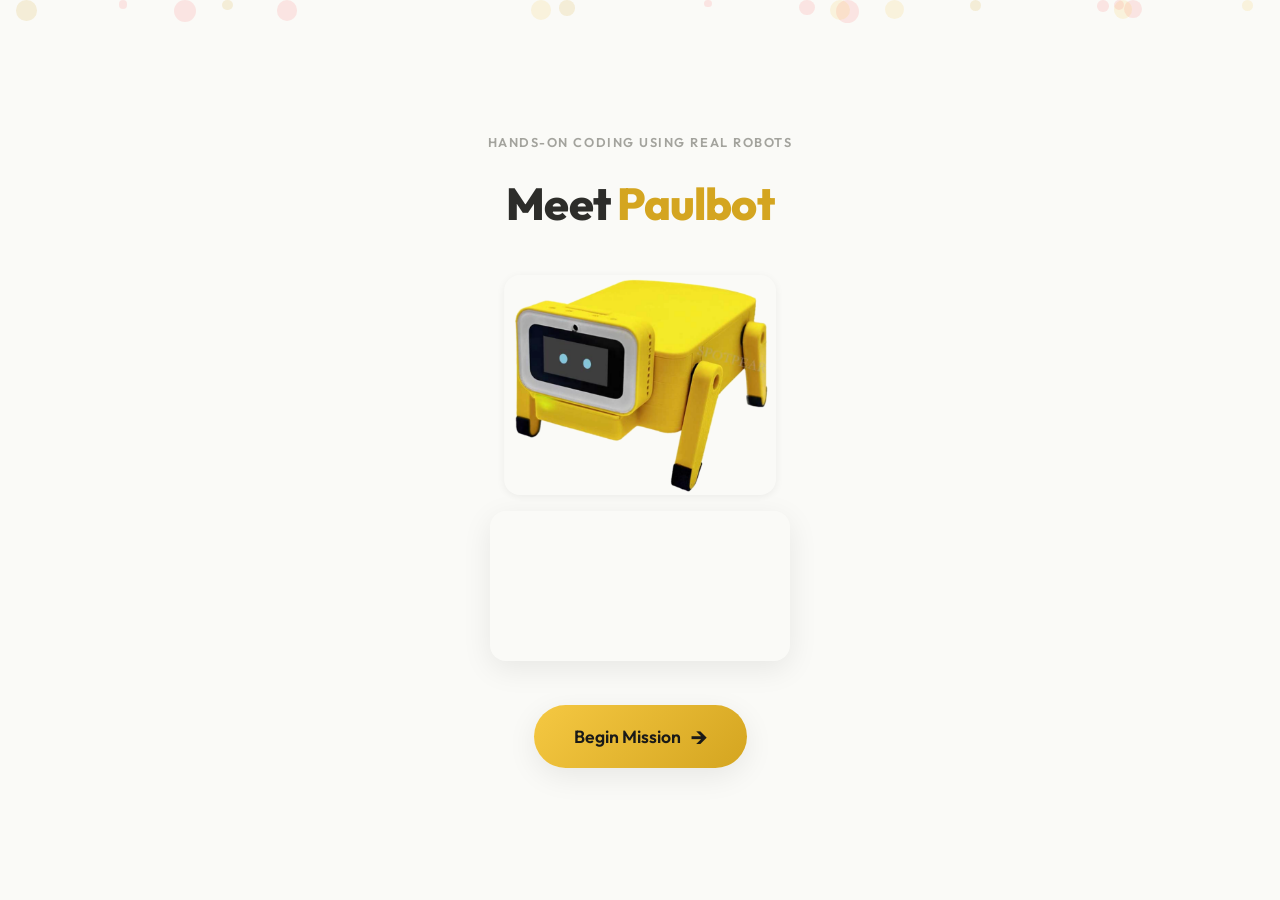
==== index.html @ e2185aff "Update lesson summaries and example names" ====
<!DOCTYPE html>
<html lang="en">

<head>
  <meta charset="UTF-8">
  <meta name="viewport" content="width=device-width, initial-scale=1.0">
  <meta name="description"
    content="Mission Control — Your robot dog adventure starts here. First Contact: wake up your robot, learn what Wi-Fi really is, and discover the STEM behind your new companion.">
  <title>Mission Control — First Contact</title>
  <link rel="stylesheet" href="styles.css">
  <link rel="icon"
    href="data:image/svg+xml,<svg xmlns='http://www.w3.org/2000/svg' viewBox='0 0 100 100'><text y='.9em' font-size='90'>🤖</text></svg>">
</head>

<body>

  <!-- Floating background particles -->
  <div class="float-dots" id="float-dots" aria-hidden="true"></div>

  <!-- Particle canvas for celebrations -->
  <canvas id="particles-canvas" aria-hidden="true"></canvas>

  <!-- ==================== SCREEN 0: INTRO ==================== -->
  <section id="screen-intro" class="screen active">
    <div class="screen-inner">
      <div class="label">Hands-on Coding using Real Robots</div>
      <h1 class="title">Meet <span class="highlight">Paulbot</span></h1>
      
      <div class="intro-media" style="margin: 20px 0; display: flex; flex-direction: column; gap: 16px; align-items: center;">
        <img src="assets/images/botpic.png" alt="Paulbot the Robot" style="max-height: 220px; border-radius: var(--radius); box-shadow: var(--shadow-sm);">
        <video id="intro-video" src="assets/images/dogbotMovie.mp4" autoplay loop muted playsinline style="max-height: 300px; max-width: 100%; border-radius: var(--radius); box-shadow: var(--shadow-md);"></video>
      </div>

      <button class="btn btn-primary btn-pulse" id="btn-skip-intro">
        Begin Mission <span class="btn-icon">→</span>
      </button>
    </div>
  </section>

  <!-- ==================== SCREEN 1: LOADING ==================== -->
  <section id="screen-loading" class="screen">
    <div class="screen-inner">
      <div class="label">Mission Control</div>

      <!-- 3D Robot -->
      <div class="robot-scene robot-assemble" id="loading-robot">
        <div class="robot-3d">
          <!-- Body (6-sided box) -->
          <div class="body-3d">
            <div class="body-face body-front">
              <div class="robot-screen-3d">
                <div class="robot-eye"></div>
                <div class="robot-eye"></div>
              </div>
            </div>
            <div class="body-face body-back"></div>
            <div class="body-face body-left"></div>
            <div class="body-face body-right"></div>
            <div class="body-face body-top"></div>
            <div class="body-face body-bottom"></div>
          </div>
          <!-- Legs -->
          <div class="legs-3d">
            <div class="leg-3d leg-front-left">
              <div class="leg-face leg-front-face">
                <div class="leg-foot"></div>
              </div>
              <div class="leg-face leg-back-face">
                <div class="leg-foot"></div>
              </div>
              <div class="leg-face leg-left-face">
                <div class="leg-foot"></div>
              </div>
              <div class="leg-face leg-right-face">
                <div class="leg-foot"></div>
              </div>
            </div>
            <div class="leg-3d leg-front-right">
              <div class="leg-face leg-front-face">
                <div class="leg-foot"></div>
              </div>
              <div class="leg-face leg-back-face">
                <div class="leg-foot"></div>
              </div>
              <div class="leg-face leg-left-face">
                <div class="leg-foot"></div>
              </div>
              <div class="leg-face leg-right-face">
                <div class="leg-foot"></div>
              </div>
            </div>
            <div class="leg-3d leg-back-left">
              <div class="leg-face leg-front-face">
                <div class="leg-foot"></div>
              </div>
              <div class="leg-face leg-back-face">
                <div class="leg-foot"></div>
              </div>
              <div class="leg-face leg-left-face">
                <div class="leg-foot"></div>
              </div>
              <div class="leg-face leg-right-face">
                <div class="leg-foot"></div>
              </div>
            </div>
            <div class="leg-3d leg-back-right">
              <div class="leg-face leg-front-face">
                <div class="leg-foot"></div>
              </div>
              <div class="leg-face leg-back-face">
                <div class="leg-foot"></div>
              </div>
              <div class="leg-face leg-left-face">
                <div class="leg-foot"></div>
              </div>
              <div class="leg-face leg-right-face">
                <div class="leg-foot"></div>
              </div>
            </div>
          </div>
          <div class="robot-shadow"></div>
        </div>
        <span class="drag-hint">drag to rotate</span>
      </div>

      <p class="subtitle" style="animation: fade-in 0.8s ease 1.6s both;">Initializing systems<span
          class="loading-dots"></span></p>

      <div class="start-btn-wrapper" id="start-btn-wrapper" style="opacity:0;">
        <button class="btn btn-primary btn-large btn-pulse" id="btn-start">
          <span class="btn-icon">🚀</span> Start Mission
        </button>
      </div>
    </div>
  </section>

  <!-- ==================== SCREEN 2: WELCOME ==================== -->
  <section id="screen-welcome" class="screen">
    <div class="screen-inner">
      <div class="status-badge">
        <span class="status-dot"></span>
        Systems Online
      </div>

      <!-- 3D Robot -->
      <div class="robot-scene" id="welcome-robot">
        <div class="robot-3d">
          <div class="body-3d">
            <div class="body-face body-front">
              <div class="robot-screen-3d">
                <div class="robot-eye"></div>
                <div class="robot-eye"></div>
              </div>
            </div>
            <div class="body-face body-back"></div>
            <div class="body-face body-left"></div>
            <div class="body-face body-right"></div>
            <div class="body-face body-top"></div>
            <div class="body-face body-bottom"></div>
          </div>
          <div class="legs-3d">
            <div class="leg-3d leg-front-left">
              <div class="leg-face leg-front-face">
                <div class="leg-foot"></div>
              </div>
              <div class="leg-face leg-back-face">
                <div class="leg-foot"></div>
              </div>
              <div class="leg-face leg-left-face">
                <div class="leg-foot"></div>
              </div>
              <div class="leg-face leg-right-face">
                <div class="leg-foot"></div>
              </div>
            </div>
            <div class="leg-3d leg-front-right">
              <div class="leg-face leg-front-face">
                <div class="leg-foot"></div>
              </div>
              <div class="leg-face leg-back-face">
                <div class="leg-foot"></div>
              </div>
              <div class="leg-face leg-left-face">
                <div class="leg-foot"></div>
              </div>
              <div class="leg-face leg-right-face">
                <div class="leg-foot"></div>
              </div>
            </div>
            <div class="leg-3d leg-back-left">
              <div class="leg-face leg-front-face">
                <div class="leg-foot"></div>
              </div>
              <div class="leg-face leg-back-face">
                <div class="leg-foot"></div>
              </div>
              <div class="leg-face leg-left-face">
                <div class="leg-foot"></div>
              </div>
              <div class="leg-face leg-right-face">
                <div class="leg-foot"></div>
              </div>
            </div>
            <div class="leg-3d leg-back-right">
              <div class="leg-face leg-front-face">
                <div class="leg-foot"></div>
              </div>
              <div class="leg-face leg-back-face">
                <div class="leg-foot"></div>
              </div>
              <div class="leg-face leg-left-face">
                <div class="leg-foot"></div>
              </div>
              <div class="leg-face leg-right-face">
                <div class="leg-foot"></div>
              </div>
            </div>
          </div>
          <div class="robot-shadow"></div>
        </div>
        <span class="drag-hint">drag to rotate</span>
      </div>

      <h1 class="title">Your robot is ready.<br><span class="highlight">Let's wake it up.</span></h1>
      <p class="subtitle">In the next few minutes, you'll connect to your robot, see it move, and give it a brand new
        face.</p>

      <button class="btn btn-primary btn-pulse" id="btn-continue-welcome">
        Continue <span class="btn-icon">→</span>
      </button>
    </div>
  </section>

  <!-- ==================== SCREEN 3: CONNECTION WIZARD ==================== -->
  <section id="screen-connect" class="screen">
    <div class="screen-inner">
      <div class="label">Connection Wizard</div>
      <h1 class="title">Let's <span class="highlight-teal">connect</span></h1>
      <p class="subtitle" id="connect-subtitle">Follow these steps to link up with your robot.</p>

      <div class="connect-wizard" id="connect-wizard" style="width: 100%; max-width: 500px; text-align: center;">
        
        <!-- Step 1: Switch ON -->
        <div class="wizard-step active" id="wizard-step-1" style="display: flex; flex-direction: column; align-items: center; gap: 16px;">
          <div class="step-icon" style="margin: 0 auto;">⚡</div>
          <h3>Step 1: Power On</h3>
          <p>Turn the switch on the neck of Paulbot to ON.</p>
          <img src="assets/images/switchindicatorDogbot.png" alt="Switch location" style="max-width:100%; border-radius:8px; box-shadow:var(--shadow-sm);">
          <button class="btn btn-teal" id="btn-wizard-next-1" style="margin-top:16px;">
            Done <span class="btn-icon">→</span>
          </button>
        </div>

        <!-- Step 2: WiFi Connect -->
        <div class="wizard-step" id="wizard-step-2" style="display: none; flex-direction: column; align-items: center; gap: 16px;">
          <div class="step-icon" style="margin: 0 auto;">🔌</div>
          <h3>Step 2: Connect to WiFi</h3>
          <p>After turning on, the bot will display an IP address: <strong>192.168.4.1</strong> and emit its own Hotspot (also called Access Point).</p>
          <p>Connect your computer to the bot's WiFi network by following these screenshots:</p>
          
          <div class="wizard-carousel" style="width: 100%; overflow-x: auto; display: flex; gap: 12px; padding-bottom: 12px; snap-type: x mandatory;">
            <img src="assets/images/wificonn.PNG" alt="WiFi Step 1" style="max-height: 250px; scroll-snap-align: center; border-radius: 6px; box-shadow: var(--shadow-sm);">
            <img src="assets/images/wifipage.PNG" alt="WiFi Step 2" style="max-height: 250px; scroll-snap-align: center; border-radius: 6px; box-shadow: var(--shadow-sm);">
            <img src="assets/images/addwifigui.PNG" alt="WiFi Step 3" style="max-height: 250px; scroll-snap-align: center; border-radius: 6px; box-shadow: var(--shadow-sm);">
            <img src="assets/images/IP_address.png" alt="WiFi Step 4" style="max-height: 250px; scroll-snap-align: center; border-radius: 6px; box-shadow: var(--shadow-sm);">
            <img src="assets/images/gui.PNG" alt="WiFi Step 5" style="max-height: 250px; scroll-snap-align: center; border-radius: 6px; box-shadow: var(--shadow-sm);">
          </div>
          <div style="font-size: 0.8rem; color: var(--gray-400);">Scroll horizontally to see all steps →</div>
          
          <button class="btn btn-teal" id="btn-wizard-next-2" style="margin-top:8px;">
            Connected! <span class="btn-icon">→</span>
          </button>
        </div>

        <!-- Step 3: Browse to local -->
        <div class="wizard-step" id="wizard-step-3" style="display: none; flex-direction: column; align-items: center; gap: 16px;">
          <div class="step-icon" style="margin: 0 auto;">🌐</div>
          <h3>Step 3: Open Control Panel</h3>
          <p>We can't automatically search for the bot, so open a new browser tab and go to:</p>
          <div class="url-box" style="background:var(--white); padding:16px 32px; border-radius:8px; font-family:monospace; font-size:1.4rem; font-weight:bold; color:var(--teal-dark); border:2px dashed var(--teal);">
            dogbot1.local
          </div>
          <p>You should be able to control the bot.</p>
          <button class="btn btn-teal" id="btn-wizard-next-3" style="margin-top:8px;">
            Done! Congrats! <span class="btn-icon">🎉</span>
          </button>
        </div>

        <!-- Step 4: Done -->
        <div class="wizard-step" id="wizard-step-4" style="display: none; flex-direction: column; align-items: center; gap: 16px;">
          <div class="step-icon" style="margin: 0 auto; background:var(--teal-light); color:var(--teal-dark);">✅</div>
          <h3>Awesome!</h3>
          <p>Your robot is fully connected and ready to go.</p>
          <button class="btn btn-primary btn-pulse" id="btn-continue-connect" style="margin-top:16px;">
            Next Step <span class="btn-icon">→</span>
          </button>
        </div>

      </div>
    </div>
  </section>

  <!-- ==================== SCREEN 4: WAVE TEST ==================== -->
  <section id="screen-wave" class="screen">
    <div class="screen-inner">
      <div class="label">First Command</div>
      <h1 class="title">Make it <span class="highlight">wave!</span></h1>
      <p class="subtitle">Press the button and watch your Paulbot say hello.</p>

      <!-- 3D Robot -->
      <div class="robot-scene" id="wave-robot">
        <div class="robot-3d">
          <div class="body-3d">
            <div class="body-face body-front">
              <div class="robot-screen-3d">
                <div class="robot-eye"></div>
                <div class="robot-eye"></div>
              </div>
            </div>
            <div class="body-face body-back"></div>
            <div class="body-face body-left"></div>
            <div class="body-face body-right"></div>
            <div class="body-face body-top"></div>
            <div class="body-face body-bottom"></div>
          </div>
          <div class="legs-3d">
            <div class="leg-3d leg-front-left">
              <div class="leg-face leg-front-face">
                <div class="leg-foot"></div>
              </div>
              <div class="leg-face leg-back-face">
                <div class="leg-foot"></div>
              </div>
              <div class="leg-face leg-left-face">
                <div class="leg-foot"></div>
              </div>
              <div class="leg-face leg-right-face">
                <div class="leg-foot"></div>
              </div>
            </div>
            <div class="leg-3d leg-front-right">
              <div class="leg-face leg-front-face">
                <div class="leg-foot"></div>
              </div>
              <div class="leg-face leg-back-face">
                <div class="leg-foot"></div>
              </div>
              <div class="leg-face leg-left-face">
                <div class="leg-foot"></div>
              </div>
              <div class="leg-face leg-right-face">
                <div class="leg-foot"></div>
              </div>
            </div>
            <div class="leg-3d leg-back-left">
              <div class="leg-face leg-front-face">
                <div class="leg-foot"></div>
              </div>
              <div class="leg-face leg-back-face">
                <div class="leg-foot"></div>
              </div>
              <div class="leg-face leg-left-face">
                <div class="leg-foot"></div>
              </div>
              <div class="leg-face leg-right-face">
                <div class="leg-foot"></div>
              </div>
            </div>
            <div class="leg-3d leg-back-right">
              <div class="leg-face leg-front-face">
                <div class="leg-foot"></div>
              </div>
              <div class="leg-face leg-back-face">
                <div class="leg-foot"></div>
              </div>
              <div class="leg-face leg-left-face">
                <div class="leg-foot"></div>
              </div>
              <div class="leg-face leg-right-face">
                <div class="leg-foot"></div>
              </div>
            </div>
          </div>
          <div class="robot-shadow"></div>
        </div>
      </div>

      <button class="wave-btn" id="btn-wave">
        <span class="btn-icon">🐾</span>
        Wave
      </button>

      <div class="wave-success" id="wave-success">
        <p class="subtitle" style="margin-bottom:4px;"><strong>It worked!</strong> Your robot just obeyed you. 🎉</p>
        <button class="btn btn-primary btn-pulse" id="btn-continue-wave">
          Next step <span class="btn-icon">→</span>
        </button>
      </div>
    </div>
  </section>

  <!-- ==================== SCREEN 5: FACE PICKER ==================== -->
  <section id="screen-faces" class="screen">
    <div class="screen-inner">
      <div class="label">Customization</div>
      <h1 class="title">Pick a <span class="highlight-teal">face</span></h1>
      <p class="subtitle">Choose a personality for your robot's screen. You can always change it later.</p>

      <div class="face-grid" id="face-grid">
        <!-- Happy -->
        <div class="face-card face-happy" data-face="happy" tabindex="0" role="button" aria-label="Happy face">
          <div class="face-eyes">
            <div class="pixel-eye"></div>
            <div class="pixel-eye"></div>
          </div>
          <div class="face-mouth"></div>
          <span class="face-label">Happy</span>
        </div>
        <!-- Curious -->
        <div class="face-card face-curious" data-face="curious" tabindex="0" role="button" aria-label="Curious face">
          <div class="face-eyes">
            <div class="pixel-eye"></div>
            <div class="pixel-eye"></div>
          </div>
          <div class="face-mouth"></div>
          <span class="face-label">Curious</span>
        </div>
        <!-- Sleepy -->
        <div class="face-card face-sleepy" data-face="sleepy" tabindex="0" role="button" aria-label="Sleepy face">
          <div class="face-eyes">
            <div class="pixel-eye"></div>
            <div class="pixel-eye"></div>
          </div>
          <div class="face-mouth"></div>
          <span class="face-label">Sleepy</span>
        </div>
        <!-- Excited -->
        <div class="face-card face-excited" data-face="excited" tabindex="0" role="button" aria-label="Excited face">
          <div class="face-eyes">
            <div class="pixel-eye"></div>
            <div class="pixel-eye"></div>
          </div>
          <div class="face-mouth"></div>
          <span class="face-label">Excited</span>
        </div>
        <!-- Silly -->
        <div class="face-card face-silly" data-face="silly" tabindex="0" role="button" aria-label="Silly face">
          <div class="face-eyes">
            <div class="pixel-eye"></div>
            <div class="pixel-eye"></div>
          </div>
          <div class="face-mouth"></div>
          <span class="face-label">Silly</span>
        </div>
      </div>

      <button class="btn btn-teal" id="btn-send-face" disabled>
        <span class="btn-icon">📤</span> Send to Robot
      </button>

      <div class="send-progress" id="send-progress">
        <div class="send-progress-bar" id="send-progress-bar"></div>
      </div>

      <div class="wave-success" id="face-success">
        <p class="subtitle"><strong>You just changed how it looks!</strong><br>That face is now on your robot's screen.
          🤖✨</p>
        <button class="btn btn-primary btn-pulse" id="btn-continue-faces">
          Start Learning Python <span class="btn-icon">🐍</span>
        </button>
      </div>
    </div>
  </section>

  <!-- ==================== SCREEN 6: PYTHON LESSONS ==================== -->
  <section id="screen-lessons" class="screen screen-scroll">
    <div class="lessons-scroll">

      <!-- Lessons Top Bar -->
      <div class="lessons-topbar">
        <div class="lessons-topbar-inner">
          <div class="label">Week 1 · Python Foundations</div>
          <div class="lessons-progress-bar">
            <div class="lessons-progress-fill" id="lessons-progress-fill"></div>
          </div>
          <span class="lessons-progress-text" id="lessons-progress-text">0 / 8</span>
        </div>
      </div>

      <!-- ── LESSON 1: Output is Evidence ── -->
      <div class="lesson-block" id="lesson-1" data-lesson="1">
        <div class="lesson-header">
          <span class="lesson-number">Lesson 1</span>
          <h2 class="lesson-title">Output is Evidence</h2>
          <p class="lesson-goal"><strong>Goal:</strong> Understand that <code>print()</code> sends visible output and
            that quotes mean text.</p>
        </div>

        <div class="lesson-teach">
          <h3>📖 Key Ideas</h3>
          <ul>
            <li>Code is instructions — the computer follows them exactly.</li>
            <li>Python runs <strong>top to bottom</strong>, one line at a time.</li>
            <li><code>print()</code> shows a value on screen — it's how you see what your code does.</li>
            <li>Text must go inside <strong>quotes</strong> — that's how Python knows it's text, not a command.</li>
          </ul>
        </div>

        <!-- Prediction Task 1 -->
        <div class="lesson-task">
          <h3>🔮 Predict</h3>
          <p>Before you run this, what do you think will appear?</p>
          <div class="code-editor-block">
            <div class="code-editor-header"><span>Python</span></div>
            <textarea class="code-editor" id="editor-1a" spellcheck="false" readonly>print("Hello")
print("Robot")</textarea>
          </div>
          <div class="prediction-box">
            <label for="predict-1a">Write your prediction:</label>
            <input type="text" id="predict-1a" class="prediction-input" placeholder="What will print?">
          </div>
          <button class="btn btn-teal btn-run" data-editor="1a">▶ Run</button>
          <div class="output-console" id="output-1a"></div>
          <div class="prediction-result" id="result-1a"></div>
        </div>

        <!-- Prediction Task 2 -->
        <div class="lesson-task">
          <h3>🔮 Predict Again</h3>
          <p>Now what about this? Look carefully — what's different?</p>
          <div class="code-editor-block">
            <div class="code-editor-header"><span>Python</span></div>
            <textarea class="code-editor" id="editor-1b" spellcheck="false" readonly>print("Hello")
print("Hello")</textarea>
          </div>
          <div class="prediction-box">
            <label for="predict-1b">Your prediction:</label>
            <input type="text" id="predict-1b" class="prediction-input" placeholder="What will print this time?">
          </div>
          <button class="btn btn-teal btn-run" data-editor="1b">▶ Run</button>
          <div class="output-console" id="output-1b"></div>
        </div>

        <!-- Debugging Task -->
        <div class="lesson-task lesson-task-debug">
          <h3>🐛 Debug This</h3>
          <p>This code is broken. Can you fix it?</p>
          <div class="code-editor-block">
            <div class="code-editor-header"><span>Python — Fix me!</span></div>
            <textarea class="code-editor" id="editor-1c" spellcheck="false">print(Hello)</textarea>
          </div>
          <button class="btn btn-teal btn-run" data-editor="1c">▶ Run</button>
          <div class="output-console" id="output-1c"></div>
          <div class="hint-box" id="hint-1c">
            <button class="hint-toggle">💡 Need a hint?</button>
            <p class="hint-text">Python sees <code>Hello</code> without quotes and thinks it's a variable name — but no
              variable called <code>Hello</code> exists! Add quotes around it to make it text.</p>
          </div>
        </div>

        <!-- Why Question -->
        <div class="lesson-task lesson-task-why">
          <h3>🤔 Think About It</h3>
          <ul class="why-questions">
            <li>Why did Python complain about <code>Hello</code> without quotes?</li>
            <li>What's the difference between <code>Hello</code> and <code>"Hello"</code>?</li>
          </ul>
          <textarea class="reflection-input" placeholder="Explain in your own words…"></textarea>
        </div>

        <!-- Mini Challenge -->
        <div class="lesson-task lesson-task-challenge">
          <h3>🚀 Mini Challenge</h3>
          <p>Print three lines: your name, your robot's name, and a mission sentence.</p>
          <div class="code-editor-block">
            <div class="code-editor-header"><span>Python — Your code</span></div>
            <textarea class="code-editor" id="editor-1d" spellcheck="false">print("Your name here")
print("Robot name here")
print("We are going to...")</textarea>
          </div>
          <button class="btn btn-teal btn-run" data-editor="1d">▶ Run</button>
          <div class="output-console" id="output-1d"></div>
        </div>

        <!-- What You Learned -->
        <div class="lesson-summary">
          <h3>✅ What You Learned</h3>
          <ul>
            <li>Output is a <strong>result</strong> of code — <code>print()</code> makes it visible.</li>
            <li><strong>Quotes matter</strong>: they tell Python "this is text."</li>
            <li>Syntax mistakes matter: one missing quote breaks everything.</li>
          </ul>
        </div>

        <button class="btn btn-primary lesson-next-btn" data-next="2">
          Next: Variables <span class="btn-icon">→</span>
        </button>
      </div>

      <!-- ── LESSON 2: Variables are Labeled Memory ── -->
      <div class="lesson-block" id="lesson-2" data-lesson="2" style="display:none;">
        <div class="lesson-header">
          <span class="lesson-number">Lesson 2</span>
          <h2 class="lesson-title">Variables are Labeled Memory</h2>
          <p class="lesson-goal"><strong>Goal:</strong> Understand that variables store values, and names point to data.
          </p>
        </div>

        <div class="lesson-teach">
          <h3>📖 Key Ideas</h3>
          <ul>
            <li>A variable is a <strong>label</strong>: It points to a value stored in memory.</li>
            <li><code>robot_name = "Paulbot"</code> means "store this text under this name."</li>
            <li>Later, you can use the name again and Python remembers the value.</li>
          </ul>
        </div>

        <div class="lesson-task">
          <h3>🔮 Predict</h3>
          <div class="code-editor-block">
            <div class="code-editor-header"><span>Python</span></div>
            <textarea class="code-editor" id="editor-2a" spellcheck="false" readonly>robot_name = "Paulbot"
print(robot_name)</textarea>
          </div>
          <div class="prediction-box">
            <label for="predict-2a">What will print?</label>
            <input type="text" id="predict-2a" class="prediction-input" placeholder="Your prediction…">
          </div>
          <button class="btn btn-teal btn-run" data-editor="2a">▶ Run</button>
          <div class="output-console" id="output-2a"></div>
        </div>

        <div class="lesson-task">
          <h3>🔮 Predict — Reassignment</h3>
          <p>This one is tricky. Think carefully.</p>
          <div class="code-editor-block">
            <div class="code-editor-header"><span>Python</span></div>
            <textarea class="code-editor" id="editor-2b" spellcheck="false" readonly>robot_name = "Bolt"
robot_name = "Nova"
print(robot_name)</textarea>
          </div>
          <div class="prediction-box">
            <label for="predict-2b">What prints?</label>
            <input type="text" id="predict-2b" class="prediction-input" placeholder="Bolt or Nova?">
          </div>
          <button class="btn btn-teal btn-run" data-editor="2b">▶ Run</button>
          <div class="output-console" id="output-2b"></div>
        </div>

        <div class="lesson-task lesson-task-why">
          <h3>🤔 Explain</h3>
          <p>Why is the answer <code>Nova</code> and not <code>Bolt</code>?</p>
          <textarea class="reflection-input" placeholder="Because…"></textarea>
        </div>

        <div class="lesson-task lesson-task-debug">
          <h3>🐛 Debug This</h3>
          <div class="code-editor-block">
            <div class="code-editor-header"><span>Python — Fix me!</span></div>
            <textarea class="code-editor" id="editor-2c" spellcheck="false">battery = 90
print("Battery: " + battery)</textarea>
          </div>
          <button class="btn btn-teal btn-run" data-editor="2c">▶ Run</button>
          <div class="output-console" id="output-2c"></div>
          <div class="hint-box" id="hint-2c">
            <button class="hint-toggle">💡 Need a hint?</button>
            <p class="hint-text">You can't add a string and a number with <code>+</code>. Try <code>str(battery)</code>
              to convert the number to text, or use an f-string: <code>f"Battery: {battery}"</code></p>
          </div>
        </div>

        <div class="lesson-task lesson-task-challenge">
          <h3>🚀 Mini Challenge</h3>
          <p>Create variables for your robot's name, battery, and mood. Then print them.</p>
          <div class="code-editor-block">
            <div class="code-editor-header"><span>Python — Your code</span></div>
            <textarea class="code-editor" id="editor-2d" spellcheck="false">robot_name = "Spark"
battery = 85
mood = "happy"

print(robot_name)
print(battery)
print(mood)</textarea>
          </div>
          <button class="btn btn-teal btn-run" data-editor="2d">▶ Run</button>
          <div class="output-console" id="output-2d"></div>
        </div>

        <div class="lesson-summary">
          <h3>✅ What You Actually Learned</h3>
          <ul>
            <li>Variables can <strong>change</strong> — the last value wins.</li>
            <li>Strings and numbers are <strong>different types</strong> — you can't just smash them together.</li>
            <li>Names aren't magic — they just <strong>hold values</strong>.</li>
          </ul>
        </div>

        <button class="btn btn-primary lesson-next-btn" data-next="3">
          Next: Types <span class="btn-icon">→</span>
        </button>
      </div>

      <!-- ── LESSON 3: Types Change What Code Can Do ── -->
      <div class="lesson-block" id="lesson-3" data-lesson="3" style="display:none;">
        <div class="lesson-header">
          <span class="lesson-number">Lesson 3</span>
          <h2 class="lesson-title">Types Change What Code Can Do</h2>
          <p class="lesson-goal"><strong>Goal:</strong> Understand strings, integers, floats, booleans as useful
            categories — not vocab words.</p>
        </div>

        <div class="lesson-teach">
          <h3>📖 Key Ideas</h3>
          <ul>
            <li><strong>String</strong> = text → <code>"Paulbot"</code></li>
            <li><strong>Integer</strong> = whole number → <code>85</code></li>
            <li><strong>Float</strong> = decimal number → <code>72.5</code></li>
            <li><strong>Boolean</strong> = True or False → <code>True</code></li>
          </ul>
        </div>

        <div class="lesson-task">
          <h3>🔮 Predict — What can you do?</h3>
          <p><strong>Can you add 2 to <code>"Paulbot"</code>?</strong> Can you add 2 to <code>85</code>? Can you compare
            <code>battery > 20</code>?
          </p>
          <div class="code-editor-block">
            <div class="code-editor-header"><span>Python</span></div>
            <textarea class="code-editor" id="editor-3a" spellcheck="false">name = "Paulbot"
battery = 85
temperature = 72.5
ready = True

print(type(name))
print(type(battery))
print(type(temperature))
print(type(ready))
print(battery + 2)
print(battery > 20)</textarea>
          </div>
          <button class="btn btn-teal btn-run" data-editor="3a">▶ Run</button>
          <div class="output-console" id="output-3a"></div>
        </div>

        <div class="lesson-task lesson-task-challenge">
          <h3>🚀 Robot Status Card</h3>
          <p>Make a full robot status card and print a readable report.</p>
          <div class="code-editor-block">
            <div class="code-editor-header"><span>Python — Your code</span></div>
            <textarea class="code-editor" id="editor-3b" spellcheck="false">name = "Paulbot"
battery = 82
temperature = 24.5
ready = True

print("Robot Status Report")
print("Name: " + name)
print("Battery: " + str(battery) + "%")
print("Temp: " + str(temperature) + "°C")
print("Ready: " + str(ready))</textarea>
          </div>
          <button class="btn btn-teal btn-run" data-editor="3b">▶ Run</button>
          <div class="output-console" id="output-3b"></div>
        </div>

        <div class="lesson-task lesson-task-why">
          <h3>🤔 Think About It</h3>
          <ul class="why-questions">
            <li>Why does <code>"Paulbot" + 2</code> fail but <code>85 + 2</code> works?</li>
            <li>Why does Python care about the <em>type</em> of data?</li>
          </ul>
          <textarea class="reflection-input"
            placeholder="Because the type tells Python what operations make sense…"></textarea>
        </div>

        <div class="lesson-summary">
          <h3>✅ What You Learned</h3>
          <ul>
            <li>Not just definitions — <strong>data type affects behavior</strong>.</li>
            <li>You can't do math on text or concatenate numbers to strings without converting first.</li>
          </ul>
        </div>

        <button class="btn btn-primary lesson-next-btn" data-next="4">
          Next: f-strings <span class="btn-icon">→</span>
        </button>
      </div>

      <!-- ── LESSON 4: Build Messages with f-strings ── -->
      <div class="lesson-block" id="lesson-4" data-lesson="4" style="display:none;">
        <div class="lesson-header">
          <span class="lesson-number">Lesson 4</span>
          <h2 class="lesson-title">Build Messages with f-strings</h2>
          <p class="lesson-goal"><strong>Goal:</strong> Use f-strings because they solve a real problem — ugly
            concatenation.</p>
        </div>

        <div class="lesson-teach">
          <h3>📖 The Problem</h3>
          <p>Concatenation with <code>+</code> is messy, especially with numbers:</p>
          <div class="code-editor-block">
            <div class="code-editor-header"><span>The ugly way</span></div>
            <textarea class="code-editor" id="editor-4pre" spellcheck="false"
              readonly>print("Robot: " + robot_name + " Battery: " + str(battery))</textarea>
          </div>
          <p style="margin-top:12px;">f-strings fix this: put <code>f</code> before the quotes, and
            <code>{variable}</code> inside:
          </p>
          <div class="code-editor-block">
            <div class="code-editor-header"><span>The clean way</span></div>
            <textarea class="code-editor" id="editor-4pre2" spellcheck="false"
              readonly>print(f"Robot: {robot_name} Battery: {battery}")</textarea>
          </div>
        </div>

        <div class="lesson-task">
          <h3>🔮 Predict</h3>
          <div class="code-editor-block">
            <div class="code-editor-header"><span>Python</span></div>
            <textarea class="code-editor" id="editor-4a" spellcheck="false" readonly>battery = 80
print(f"Battery left: {battery}%")
print(f"Half battery: {battery / 2}%")</textarea>
          </div>
          <div class="prediction-box">
            <label for="predict-4a">What will print?</label>
            <input type="text" id="predict-4a" class="prediction-input" placeholder="Your prediction…">
          </div>
          <button class="btn btn-teal btn-run" data-editor="4a">▶ Run</button>
          <div class="output-console" id="output-4a"></div>
        </div>

        <div class="lesson-task lesson-task-challenge">
          <h3>🚀 Dashboard Challenge</h3>
          <p>Build a dashboard with name, battery, estimated runtime, and speed using f-strings.</p>
          <div class="code-editor-block">
            <div class="code-editor-header"><span>Python — Your code</span></div>
            <textarea class="code-editor" id="editor-4b" spellcheck="false">name = "Spark"
battery = 80
speed = 2.5
runtime = battery / 12

print(f"=== Robot Dashboard ===")
print(f"Name: {name}")
print(f"Battery: {battery}%")
print(f"Speed: {speed} m/s")
print(f"Runtime: {runtime:.1f} hours")</textarea>
          </div>
          <button class="btn btn-teal btn-run" data-editor="4b">▶ Run</button>
          <div class="output-console" id="output-4b"></div>
        </div>

        <div class="lesson-task lesson-task-why">
          <h3>🤔 Think About It</h3>
          <p>What does <code>{runtime:.1f}</code> do? Why is formatting not just decoration?</p>
          <textarea class="reflection-input" placeholder="Formatting is how programmers make data…"></textarea>
        </div>

        <div class="lesson-summary">
          <h3>✅ What We Learned</h3>
          <ul>
            <li>Formatting is not decoration — it's how programmers <strong>make data readable</strong>.</li>
            <li>f-strings handle numbers automatically — no need for <code>str()</code>.</li>
            <li>You can do <strong>calculations inside</strong> the curly braces.</li>
          </ul>
        </div>

        <button class="btn btn-primary lesson-next-btn" data-next="5">
          Next: Sequence <span class="btn-icon">→</span>
        </button>
      </div>

      <!-- ── LESSON 5: Sequence and State ── -->
      <div class="lesson-block" id="lesson-5" data-lesson="5" style="display:none;">
        <div class="lesson-header">
          <span class="lesson-number">Lesson 5</span>
          <h2 class="lesson-title">Sequence and State</h2>
          <p class="lesson-goal"><strong>Goal:</strong> Understand that order changes behavior. This is the bridge to
            robot control.</p>
        </div>

        <div class="lesson-teach">
          <h3>📖 Key Ideas</h3>
          <ul>
            <li>Python runs <strong>line by line</strong>, top to bottom.</li>
            <li>If you change the <strong>order</strong>, you change the result.</li>
            <li>This is why a robot <em>waking up then speaking</em> feels different from <em>speaking then waking
                up</em>.</li>
          </ul>
        </div>

        <div class="lesson-task">
          <h3>🔮 Predict the Robot Behavior</h3>
          <p>Imagine these run on your real robot. How would the sequence <em>feel</em>?</p>
          <div class="code-editor-block">
            <div class="code-editor-header"><span>Sequence A</span></div>
            <textarea class="code-editor" id="editor-5a" spellcheck="false" readonly>my_dog.set_face("sleepy")
my_dog.say("Good morning")
my_dog.stand()</textarea>
          </div>
          <div class="code-editor-block" style="margin-top:12px;">
            <div class="code-editor-header"><span>Sequence B</span></div>
            <textarea class="code-editor" id="editor-5b" spellcheck="false" readonly>my_dog.stand()
my_dog.say("Good morning")
my_dog.set_face("sleepy")</textarea>
          </div>
          <div class="prediction-box">
            <label for="predict-5">Same commands, different order. Why does it feel different?</label>
            <textarea class="reflection-input" id="predict-5"
              placeholder="Sequence A feels like… Sequence B feels like…"></textarea>
          </div>
        </div>

        <div class="lesson-task lesson-task-challenge">
          <h3>🚀 Mini Challenge</h3>
          <p>Write a 4-step robot wake-up routine. Think about what order makes the most sense.</p>
          <div class="code-editor-block">
            <div class="code-editor-header"><span>Python — Your code</span></div>
            <textarea class="code-editor" id="editor-5c" spellcheck="false">from robot import Dog
my_dog = Dog("Spark")

# Write your 4-step wake-up routine:
my_dog.set_face("sleepy")
my_dog.say("*yawns*")
my_dog.stand()
my_dog.set_face("happy")</textarea>
          </div>
          <button class="btn btn-teal btn-run" data-editor="5c">▶ Run</button>
          <div class="output-console" id="output-5c"></div>
        </div>

        <div class="lesson-summary">
          <h3>✅ What We Learned</h3>
          <ul>
            <li>Programming is not just commands — it is <strong>sequence</strong>.</li>
            <li>The same commands in a different order create a completely different experience.</li>
          </ul>
        </div>

        <button class="btn btn-primary lesson-next-btn" data-next="6">
          Next: Modules <span class="btn-icon">→</span>
        </button>
      </div>

      <!-- ── LESSON 6: Functions from a Module ── -->
      <div class="lesson-block" id="lesson-6" data-lesson="6" style="display:none;">
        <div class="lesson-header">
          <span class="lesson-number">Lesson 6</span>
          <h2 class="lesson-title">Functions from a Module</h2>
          <p class="lesson-goal"><strong>Goal:</strong> Understand what <code>from robot import Dog</code> really means.
          </p>
        </div>

        <div class="lesson-teach">
          <h3>📖 Key Ideas</h3>
          <ul>
            <li>A <strong>module</strong> is a file of Python tools someone else wrote.</li>
            <li><code>Dog</code> is one tool inside the <code>robot</code> module.</li>
            <li>Importing lets you <strong>use code someone else wrote</strong>.</li>
            <li><code>my_dog = Dog("Spark")</code> creates an object with abilities — stored in <code>my_dog</code>.
            </li>
          </ul>
        </div>

        <div class="lesson-task">
          <h3>🏷️ Label the Parts</h3>
          <p>Look at each line. Answer: which part loads code? Which creates the robot? Which makes it speak?</p>
          <div class="code-editor-block">
            <div class="code-editor-header"><span>Python</span></div>
            <textarea class="code-editor" id="editor-6a" spellcheck="false" readonly>from robot import Dog       # Line A
my_dog = Dog("Spark")       # Line B
my_dog.say("Hi!")            # Line C</textarea>
          </div>
          <div class="label-exercise">
            <div class="label-row">
              <span class="label-q">Which line loads code from a module?</span>
              <select class="label-select" data-answer="A">
                <option value="">Pick…</option>
                <option value="A">Line A</option>
                <option value="B">Line B</option>
                <option value="C">Line C</option>
              </select>
              <span class="label-feedback"></span>
            </div>
            <div class="label-row">
              <span class="label-q">Which line creates the robot?</span>
              <select class="label-select" data-answer="B">
                <option value="">Pick…</option>
                <option value="A">Line A</option>
                <option value="B">Line B</option>
                <option value="C">Line C</option>
              </select>
              <span class="label-feedback"></span>
            </div>
            <div class="label-row">
              <span class="label-q">Which line makes it speak?</span>
              <select class="label-select" data-answer="C">
                <option value="">Pick…</option>
                <option value="A">Line A</option>
                <option value="B">Line B</option>
                <option value="C">Line C</option>
              </select>
              <span class="label-feedback"></span>
            </div>
          </div>
        </div>

        <div class="lesson-task lesson-task-why">
          <h3>🤔 Plain-English Explanation</h3>
          <p>Explain this code to a 10-year-old with no coding experience:</p>
          <div class="code-editor-block">
            <div class="code-editor-header"><span>Python</span></div>
            <textarea class="code-editor" readonly spellcheck="false">from robot import Dog
my_dog = Dog("Spark")
my_dog.say("Hello!")</textarea>
          </div>
          <textarea class="reflection-input" placeholder="It's like opening a toolbox and…"></textarea>
        </div>

        <div class="lesson-summary">
          <h3>✅ What We Learned</h3>
          <ul>
            <li>You can read code <strong>structurally</strong> — imports, creation, action.</li>
            <li>A module is just a file of tools, and importing gives you access.</li>
          </ul>
        </div>

        <button class="btn btn-primary lesson-next-btn" data-next="7">
          Next: Debugging <span class="btn-icon">→</span>
        </button>
      </div>

      <!-- ── LESSON 7: Debugging ── -->
      <div class="lesson-block" id="lesson-7" data-lesson="7" style="display:none;">
        <div class="lesson-header">
          <span class="lesson-number">Lesson 7</span>
          <h2 class="lesson-title">Debugging is Part of Programming</h2>
          <p class="lesson-goal"><strong>Goal:</strong> Read errors, understand why code breaks, and fix it. This may be
            the most valuable skill of the whole week.</p>
        </div>

        <div class="lesson-teach">
          <h3>📖 The Truth</h3>
          <p>Professional programmers spend <em>most</em> of their time debugging. Mistakes are normal, readable, and
            fixable. Every error message is a clue.</p>
        </div>

        <div class="lesson-task lesson-task-debug">
          <h3>🐛 Bug 1: Broken Quotes</h3>
          <p>Say what the code is <em>trying</em> to do. Guess why it fails. Fix it.</p>
          <div class="code-editor-block">
            <div class="code-editor-header"><span>Python — Fix me!</span></div>
            <textarea class="code-editor" id="editor-7a" spellcheck="false">print("Hello)</textarea>
          </div>
          <button class="btn btn-teal btn-run" data-editor="7a">▶ Run</button>
          <div class="output-console" id="output-7a"></div>
        </div>

        <div class="lesson-task lesson-task-debug">
          <h3>🐛 Bug 2: Wrong Variable Name</h3>
          <div class="code-editor-block">
            <div class="code-editor-header"><span>Python — Fix me!</span></div>
            <textarea class="code-editor" id="editor-7b" spellcheck="false">robot_name = "Bolt"
print(robt_name)</textarea>
          </div>
          <button class="btn btn-teal btn-run" data-editor="7b">▶ Run</button>
          <div class="output-console" id="output-7b"></div>
        </div>

        <div class="lesson-task lesson-task-debug">
          <h3>🐛 Bug 3: String + Number</h3>
          <div class="code-editor-block">
            <div class="code-editor-header"><span>Python — Fix me!</span></div>
            <textarea class="code-editor" id="editor-7c" spellcheck="false">battery = 90
print("Battery: " + battery)</textarea>
          </div>
          <button class="btn btn-teal btn-run" data-editor="7c">▶ Run</button>
          <div class="output-console" id="output-7c"></div>
        </div>

        <div class="lesson-task lesson-task-debug">
          <h3>🐛 Bug 4: Missing Parentheses</h3>
          <div class="code-editor-block">
            <div class="code-editor-header"><span>Python — Fix me!</span></div>
            <textarea class="code-editor" id="editor-7d" spellcheck="false">print "Hello"</textarea>
          </div>
          <button class="btn btn-teal btn-run" data-editor="7d">▶ Run</button>
          <div class="output-console" id="output-7d"></div>
        </div>

        <div class="lesson-summary">
          <h3>✅ What We Learned</h3>
          <ul>
            <li>Mistakes are <strong>normal</strong>, readable, and fixable.</li>
            <li>Every error message is a <strong>clue</strong>, not a punishment.</li>
            <li>Spelling, quotes, parentheses, and types — the four most common bugs.</li>
          </ul>
        </div>

        <button class="btn btn-primary lesson-next-btn" data-next="8">
          Next: Final Project <span class="btn-icon">→</span>
        </button>
      </div>

      <!-- ── LESSON 8: Final Project ── -->
      <div class="lesson-block" id="lesson-8" data-lesson="8" style="display:none;">
        <div class="lesson-header">
          <span class="lesson-number">Lesson 8</span>
          <h2 class="lesson-title">Final Project: Robot Startup Routine</h2>
          <p class="lesson-goal"><strong>Goal:</strong> Combine everything you've learned into one real program.</p>
        </div>

        <div class="lesson-teach">
          <h3>📋 Requirements</h3>
          <ul>
            <li>Create at least <strong>4 variables</strong></li>
            <li>Include one number and one boolean</li>
            <li>Use at least <strong>3 <code>print()</code></strong> lines</li>
            <li>Use at least <strong>2 robot actions</strong></li>
            <li>Include <strong>one calculation</strong></li>
            <li>Use <strong>f-strings</strong> for at least one message</li>
          </ul>
        </div>

        <div class="lesson-task lesson-task-challenge">
          <h3>🏁 Build It</h3>
          <p>When the robot powers on, it should: identify itself, report battery, report whether it's ready, do a
            motion, and print a systems log.</p>
          <div class="code-editor-block">
            <div class="code-editor-header"><span>Python — Your Final Project</span></div>
            <textarea class="code-editor code-editor-large" id="editor-8a" spellcheck="false">from robot import Dog

# === Your variables ===
robot_name = "Spark"
battery = 85
ready = True
speed = 2.5

# === Create the robot ===
my_dog = Dog(robot_name)

# === Startup routine ===
my_dog.set_face("happy")
my_dog.say(f"Hi! I'm {robot_name}!")

# === Systems log ===
runtime = battery / 12
print(f"=== Systems Log ===")
print(f"Robot: {robot_name}")
print(f"Battery: {battery}%")
print(f"Ready: {ready}")
print(f"Est. Runtime: {runtime:.1f} hours")
print(f"Speed: {speed} m/s")

# === Motion ===
my_dog.stand()
my_dog.wave()</textarea>
          </div>
          <button class="btn btn-teal btn-run" data-editor="8a">▶ Run</button>
          <div class="output-console" id="output-8a"></div>
        </div>

        <div class="lesson-task lesson-task-why">
          <h3>🪞 Reflection</h3>
          <ul class="why-questions">
            <li>Which line of code are you most proud of?</li>
            <li>Which line would break if you removed the quotes?</li>
            <li>What variable can you change to get different behavior fast?</li>
            <li>If the battery dropped to 15, what <em>should</em> the program do differently? (Hint: that's Week 2!)
            </li>
          </ul>
          <textarea class="reflection-input reflection-input-large"
            placeholder="Write your reflections here…"></textarea>
        </div>

        <div class="lesson-summary"
          style="background: linear-gradient(135deg, #E0FBF8, #FFF3CC); border: 2px solid var(--teal);">
          <h3>🏆 Week 1 Complete!</h3>
          <ul>
            <li>You've learned <code>print()</code>, variables, types, f-strings, sequence, imports, and debugging.</li>
            <li>You can <strong>predict</strong>, <strong>observe</strong>, <strong>explain</strong>,
              <strong>modify</strong>, and <strong>debug</strong> Python code.
            </li>
            <li>That's the Basics of Programming :)</li>
          </ul>
        </div>

        <button class="btn btn-primary btn-large lesson-next-btn btn-pulse" data-next="done">
          Complete Week 1 <span class="btn-icon">🏁</span>
        </button>
      </div>

    </div>
  </section>

  <!-- ==================== SCREEN 7: MISSION DEBRIEF — LEARNING JOURNEY ==================== -->
  <section id="screen-debrief" class="screen screen-scroll">
    <div class="debrief-scroll" id="debrief-scroll">

      <!-- ── Intro ── -->
      <div class="debrief-hero">
        <div class="label">Mission Debrief</div>
        <h1 class="title">You did it.<br><span class="highlight">Now let's understand <em>how.</em></span></h1>
        <p class="subtitle">You just commanded a robot. Let's peel back the curtain and see the incredible technology
          that made it possible.</p>
        <div class="scroll-cue" aria-hidden="true">
          <span class="scroll-cue-text">Scroll to explore</span>
          <div class="scroll-cue-arrow"></div>
        </div>
      </div>

      <!-- ── Section 1: What Just Happened ── -->
      <div class="debrief-section" data-reveal>
        <div class="debrief-card debrief-card-wide">
          <div class="debrief-card-icon">🤔</div>
          <h2 class="debrief-card-title">What just happened?</h2>
          <p class="debrief-card-text">
            When you clicked <strong>"Wave"</strong>, your browser sent a tiny message across your Wi-Fi network. That
            message traveled at the speed of light — <em>186,000 miles per second</em> — to your robot's brain, an ESP32
            microchip no bigger than a postage stamp.
          </p>
          <div class="journey-flow">
            <div class="journey-node journey-node-you" data-reveal-child>
              <div class="journey-node-icon">👆</div>
              <span>You clicked</span>
            </div>
            <div class="journey-arrow" data-reveal-child></div>
            <div class="journey-node journey-node-wifi" data-reveal-child>
              <div class="journey-node-icon">📶</div>
              <span>Wi-Fi signal</span>
            </div>
            <div class="journey-arrow" data-reveal-child></div>
            <div class="journey-node journey-node-brain" data-reveal-child>
              <div class="journey-node-icon">🧠</div>
              <span>Robot brain</span>
            </div>
            <div class="journey-arrow" data-reveal-child></div>
            <div class="journey-node journey-node-move" data-reveal-child>
              <div class="journey-node-icon">🐾</div>
              <span>Leg moves!</span>
            </div>
          </div>
          <p class="debrief-card-detail">
            The robot's brain decoded your message and sent an electric pulse to a <strong>servo motor</strong> — a tiny
            motor that can rotate to an exact angle. That's how it raised its paw. One click, four miracles of
            engineering.
          </p>
        </div>
      </div>

      <!-- ── Section 2: Wi-Fi — Your Invisible Superpower ── -->
      <div class="debrief-section" data-reveal>
        <div class="debrief-card debrief-card-wide">
          <div class="debrief-card-icon">📡</div>
          <h2 class="debrief-card-title">Wi-Fi: Your invisible superpower</h2>
          <p class="debrief-card-text">
            Wi-Fi is just radio waves — the same kind of waves that carry music to your car radio. But instead of music,
            Wi-Fi carries <strong>data</strong>: text, images, commands.
          </p>

          <!-- Animated Wi-Fi visualization -->
          <div class="wifi-viz" id="wifi-viz"
            aria-label="Animated visualization of Wi-Fi signal traveling from router to robot">
            <div class="wifi-device wifi-router">
              <div class="wifi-device-icon">🌐</div>
              <span>Your Router</span>
            </div>
            <div class="wifi-waves-container">
              <div class="wifi-wave wifi-wave-1"></div>
              <div class="wifi-wave wifi-wave-2"></div>
              <div class="wifi-wave wifi-wave-3"></div>
              <div class="wifi-data-packet" id="wifi-packet">
                <span>wave()</span>
              </div>
            </div>
            <div class="wifi-device wifi-bot">
              <div class="wifi-device-icon">🤖</div>
              <span>Your Robot</span>
            </div>
          </div>

          <div class="debrief-fact-row">
            <div class="debrief-fact" data-reveal-child>
              <div class="debrief-fact-num">2.4 GHz</div>
              <div class="debrief-fact-label">Your robot's Wi-Fi frequency — it vibrates 2.4 <em>billion</em> times per
                second</div>
            </div>
            <div class="debrief-fact" data-reveal-child>
              <div class="debrief-fact-num">~0 ms</div>
              <div class="debrief-fact-label">How long it took your command to reach the robot (under 10 milliseconds)
              </div>
            </div>
          </div>
        </div>
      </div>

      <!-- ── Section 3: The Brain Inside ── -->
      <div class="debrief-section" data-reveal>
        <div class="debrief-card debrief-card-wide">
          <div class="debrief-card-icon">🧠</div>
          <h2 class="debrief-card-title">The brain inside your robot</h2>
          <p class="debrief-card-text">
            Your robot runs on an <strong>ESP32</strong> — a chip that costs about $3 yet has enough power to connect to
            Wi-Fi, read sensors, play sounds, and control four legs simultaneously.
          </p>
          <div class="chip-anatomy">
            <div class="chip-visual">
              <div class="chip-body">
                <div class="chip-label">ESP32</div>
                <div class="chip-pins chip-pins-left"></div>
                <div class="chip-pins chip-pins-right"></div>
                <div class="chip-pins chip-pins-top"></div>
                <div class="chip-pins chip-pins-bottom"></div>
                <div class="chip-core">
                  <div class="chip-core-pulse"></div>
                </div>
              </div>
            </div>
            <div class="chip-features">
              <div class="chip-feature" data-reveal-child>
                <span class="chip-feature-icon">📶</span>
                <div>
                  <strong>Wi-Fi + Bluetooth</strong>
                  <span>Talks to your phone and the internet</span>
                </div>
              </div>
              <div class="chip-feature" data-reveal-child>
                <span class="chip-feature-icon">⚡</span>
                <div>
                  <strong>160 MHz processor</strong>
                  <span>Runs 160 million operations per second</span>
                </div>
              </div>
              <div class="chip-feature" data-reveal-child>
                <span class="chip-feature-icon">🎵</span>
                <div>
                  <strong>Speaker + Microphone</strong>
                  <span>Can hear you and talk back</span>
                </div>
              </div>
              <div class="chip-feature" data-reveal-child>
                <span class="chip-feature-icon">🦿</span>
                <div>
                  <strong>4 Servo outputs</strong>
                  <span>Controls each leg independently</span>
                </div>
              </div>
            </div>
          </div>
          <p class="debrief-card-callout">
            💡 <strong>Fun fact:</strong> The first computer that guided Apollo astronauts to the Moon had <em>less</em>
            processing power than this $3 chip in your robot.
          </p>
        </div>
      </div>

      <!-- ── Section 4: STEM Is Everywhere ── -->
      <div class="debrief-section" data-reveal>
        <div class="debrief-card debrief-card-wide">
          <div class="debrief-card-icon">🌍</div>
          <h2 class="debrief-card-title">The same tech, everywhere</h2>
          <p class="debrief-card-text">
            The skills you're learning right now — sending commands over a network, controlling motors, writing logic —
            are the <strong>exact same skills</strong> behind some of humanity's greatest achievements.
          </p>
          <div class="stem-grid">
            <div class="stem-card" data-reveal-child>
              <div class="stem-card-emoji">🚀</div>
              <h3>Mars Rovers</h3>
              <p>NASA sends commands to Perseverance the same way you just controlled your robot — a message across a
                network. Theirs just travels 140&nbsp;million miles.</p>
            </div>
            <div class="stem-card" data-reveal-child>
              <div class="stem-card-emoji">🏥</div>
              <h3>Surgical Robots</h3>
              <p>Da Vinci robots perform surgery using the same servo motors in your bot — just more precise and
                sterilized.</p>
            </div>
            <div class="stem-card" data-reveal-child>
              <div class="stem-card-emoji">🚗</div>
              <h3>Self-Driving Cars</h3>
              <p>Every Tesla has an ESP-like chip reading sensors and making decisions — the same loop your robot uses
                to hear claps and react.</p>
            </div>
            <div class="stem-card" data-reveal-child>
              <div class="stem-card-emoji">🛰️</div>
              <h3>Satellites</h3>
              <p>The International Space Station uses Wi-Fi on board. Astronauts browse the internet at 250 miles above
                Earth — same protocol, bigger antenna.</p>
            </div>
          </div>
        </div>
      </div>

      <!-- ── Section 5: Why This Matters ── -->
      <div class="debrief-section" data-reveal>
        <div class="debrief-card debrief-card-quote">
          <blockquote>
            "Every expert was once a beginner. Every rover started as someone's school project."
          </blockquote>
          <p class="debrief-card-text" style="margin-top: 16px;">
            Connecting a device, sending a command, changing its behavior is <strong>real
              engineering</strong>. You just programmed a physical machine. That's what
            engineers at NASA, SpaceX, and Google do every day.
          </p>
          <p class="debrief-card-text">
            The only difference? They do it with bigger robots and much more complex code.
          </p>
        </div>
      </div>

      <!-- ── Section 6: What's Coming Next ── -->
      <div class="debrief-section" data-reveal>
        <div class="debrief-card debrief-card-wide">
          <div class="debrief-card-icon">🗺️</div>
          <h2 class="debrief-card-title">Your mission roadmap</h2>
          <p class="debrief-card-text">
            First Contact was just the beginning. Here's what's ahead:
          </p>
          <div class="roadmap">
            <div class="roadmap-item roadmap-done" data-reveal-child>
              <div class="roadmap-marker">
                <div class="roadmap-marker-inner">✓</div>
              </div>
              <div class="roadmap-content">
                <h3>First Contact</h3>
                <p>Connect, command, customize — <strong>done!</strong></p>
              </div>
            </div>
            <div class="roadmap-item" data-reveal-child>
              <div class="roadmap-marker">
                <div class="roadmap-marker-inner">1</div>
              </div>
              <div class="roadmap-content">
                <h3>Change How It Looks</h3>
                <p>Draw custom faces, build animations for its OLED screen</p>
              </div>
            </div>
            <div class="roadmap-item" data-reveal-child>
              <div class="roadmap-marker">
                <div class="roadmap-marker-inner">2</div>
              </div>
              <div class="roadmap-content">
                <h3>Change How It Sounds</h3>
                <p>Record your voice, upload sounds, give it a personality</p>
              </div>
            </div>
            <div class="roadmap-item" data-reveal-child>
              <div class="roadmap-marker">
                <div class="roadmap-marker-inner">3</div>
              </div>
              <div class="roadmap-content">
                <h3>Change How It Moves</h3>
                <p>Choreograph gestures, teach it to dance and emote</p>
              </div>
            </div>
            <div class="roadmap-item" data-reveal-child>
              <div class="roadmap-marker">
                <div class="roadmap-marker-inner">4</div>
              </div>
              <div class="roadmap-content">
                <h3>Change How It Responds</h3>
                <p>Build rules so the robot reacts to you — claps, sounds, your voice</p>
              </div>
            </div>
          </div>
        </div>
      </div>

      <!-- ── Section 7: Python & AI Sneak Peek ── -->
      <div class="debrief-section" data-reveal>
        <div class="debrief-card debrief-card-code">
          <div class="debrief-card-icon">🐍</div>
          <h2 class="debrief-card-title">Sneak peek: Python & AI</h2>
          <p class="debrief-card-text">
            Everything your robot just did was powered by code. Soon, <strong>you</strong> will write that code — in
            <strong>Python</strong>, the world's most popular programming language. And when you're ready, you'll teach
            your robot to <em>think</em> using AI.
          </p>
          <div class="code-preview">
            <div class="code-window">
              <div class="code-dots">
                <span class="code-dot code-dot-red"></span>
                <span class="code-dot code-dot-yellow"></span>
                <span class="code-dot code-dot-green"></span>
              </div>
              <pre class="code-content"><code><span class="code-comment"># Your future code — Mission 5 preview</span>
<span class="code-keyword">from</span> robot <span class="code-keyword">import</span> Dog

my_dog = Dog(<span class="code-string">"Paulbot"</span>)
my_dog.set_face(<span class="code-string">"happy"</span>)
my_dog.say(<span class="code-string">"Hello, I'm Paulbot!"</span>)
my_dog.wave()

<span class="code-comment"># Ask AI to generate a response</span>
response = my_dog.ask_ai(
    <span class="code-string">"Tell me a fun fact about space"</span>
)
my_dog.say(response)</code></pre>
            </div>
          </div>
          <p class="debrief-card-detail">
            Python is used by NASA, Google, and every major AI company. Learning it now puts you ahead of 99% of people
            your age. And you'll learn it by making your robot do cool things — not by staring at a textbook.
          </p>
        </div>
      </div>

      <!-- ── Final CTA ── -->
      <div class="debrief-section debrief-final" data-reveal>
        <div class="debrief-card debrief-card-wide" style="text-align:center;">
          <h2 class="debrief-card-title" style="font-size: clamp(1.6rem, 4vw, 2.4rem);">
            Ready to continue the adventure? 🚀
          </h2>
          <p class="debrief-card-text" style="max-width: 460px; margin: 0 auto;">
            You've learned what Wi-Fi is, what's inside your robot, and how STEM connects to the real world. Mission 1
            is waiting for you.
          </p>
          <button class="btn btn-primary btn-large btn-pulse" id="btn-continue-debrief" style="margin-top: 12px;">
            Complete First Contact <span class="btn-icon">🏁</span>
          </button>
        </div>
      </div>

    </div>
  </section>

  <!-- ==================== SCREEN 7: COMPLETION ==================== -->
  <section id="screen-complete" class="screen">
    <div class="screen-inner">
      <div class="label">Mission Complete</div>

      <div class="progress-ring-container" id="progress-ring">
        <svg class="progress-ring" width="160" height="160" viewBox="0 0 160 160">
          <defs>
            <linearGradient id="ring-gradient" x1="0%" y1="0%" x2="100%" y2="0%">
              <stop offset="0%" stop-color="#22D1C3" />
              <stop offset="100%" stop-color="#F5C842" />
            </linearGradient>
          </defs>
          <circle class="progress-ring-bg" cx="80" cy="80" r="65" />
          <circle class="progress-ring-fill" id="ring-fill" cx="80" cy="80" r="65" />
        </svg>
        <div class="progress-ring-text">
          <span class="progress-ring-emoji">🎖️</span>
          <span class="progress-ring-label">Complete</span>
        </div>
      </div>

      <h1 class="title">First Contact <span class="highlight">complete!</span></h1>
      <p class="subtitle">You connected, commanded, customized, and now <em>understand</em> your robot. You've done more
        with a robot than most people do in a year.</p>
      <p class="subtitle" style="font-weight:600; color:var(--gold-dark);">Mission 1 is ready for you.</p>

      <button class="btn btn-primary btn-large" id="btn-restart">
        <span class="btn-icon">🔄</span> Restart Experience
      </button>
    </div>
  </section>

  <script src="app.js"></script>
</body>

</html>
---- styles.css ----
/* ===== Mission Control — Design System ===== */
@import url('https://fonts.googleapis.com/css2?family=Outfit:wght@300;400;500;600;700;800&family=JetBrains+Mono:wght@400;500&display=swap');

:root {
  /* Brand */
  --gold:        #F5C842;
  --gold-light:  #FFF3CC;
  --gold-dark:   #D4A520;
  --teal:        #22D1C3;
  --teal-dark:   #19A89D;
  --teal-light:  #E0FBF8;
  --coral:       #FF6B6B;

  /* Neutrals */
  --white:       #FFFFFF;
  --bg:          #FAFAF7;
  --bg-warm:     #FFF9EE;
  --gray-50:     #F7F7F5;
  --gray-100:    #EDEDEB;
  --gray-200:    #D9D9D4;
  --gray-400:    #A3A39D;
  --gray-600:    #6E6E68;
  --gray-800:    #2D2D2A;
  --dark:        #1A1A18;

  /* Sizing */
  --max-w:       680px;
  --radius:      16px;
  --radius-sm:   10px;
  --radius-lg:   24px;

  /* Shadows */
  --shadow-sm:   0 2px 8px rgba(0,0,0,.06);
  --shadow-md:   0 8px 30px rgba(0,0,0,.08);
  --shadow-lg:   0 16px 50px rgba(0,0,0,.10);
  --shadow-glow: 0 0 30px rgba(245,200,66,.35);

  /* Transitions */
  --ease:        cubic-bezier(.4,0,.2,1);
  --ease-bounce: cubic-bezier(.34,1.56,.64,1);
}

/* ===== Reset & Base ===== */
*,*::before,*::after { box-sizing:border-box; margin:0; padding:0; }

html {
  scroll-behavior: smooth;
  -webkit-font-smoothing: antialiased;
}

body {
  font-family: 'Outfit', system-ui, sans-serif;
  background: var(--bg);
  color: var(--gray-800);
  line-height: 1.6;
  overflow-x: hidden;
  min-height: 100vh;
}

/* ===== Screen System ===== */
.screen {
  position: fixed;
  inset: 0;
  display: flex;
  flex-direction: column;
  align-items: center;
  justify-content: center;
  padding: 24px;
  opacity: 0;
  pointer-events: none;
  transition: opacity 0.6s var(--ease), transform 0.6s var(--ease);
  transform: translateY(20px);
  z-index: 1;
  overflow-y: auto;
}

.screen.active {
  opacity: 1;
  pointer-events: auto;
  transform: translateY(0);
  z-index: 10;
}

.screen-inner {
  max-width: var(--max-w);
  width: 100%;
  display: flex;
  flex-direction: column;
  align-items: center;
  text-align: center;
  gap: 24px;
}

/* ===== Backgrounds ===== */
#screen-loading {
  background: linear-gradient(160deg, #FFF9EE 0%, #FFF3CC 50%, #E0FBF8 100%);
}
#screen-welcome {
  background: var(--bg-warm);
}
#screen-connect {
  background: linear-gradient(160deg, var(--bg) 0%, var(--teal-light) 100%);
}
#screen-wave {
  background: linear-gradient(160deg, #FFF9EE 0%, #FFF3CC 100%);
}
#screen-faces {
  background: var(--bg);
}
#screen-debrief {
  background: linear-gradient(180deg, var(--bg) 0%, #FFF9EE 30%, var(--bg) 60%, #E0FBF8 100%);
  justify-content: flex-start;
  padding: 0;
}
#screen-complete {
  background: linear-gradient(160deg, #FFF9EE 0%, #E0FBF8 50%, #FFF3CC 100%);
}

/* ===== Typography ===== */
.title {
  font-size: clamp(1.8rem, 5vw, 2.8rem);
  font-weight: 800;
  line-height: 1.2;
  color: var(--gray-800);
  letter-spacing: -0.02em;
}

.subtitle {
  font-size: clamp(1rem, 2.5vw, 1.25rem);
  font-weight: 400;
  color: var(--gray-600);
  max-width: 440px;
}

.label {
  font-size: 0.8rem;
  font-weight: 600;
  text-transform: uppercase;
  letter-spacing: 0.12em;
  color: var(--gray-400);
}

.highlight {
  color: var(--gold-dark);
}

.highlight-teal {
  color: var(--teal-dark);
}

/* ===== Buttons ===== */
.btn {
  position: relative;
  display: inline-flex;
  align-items: center;
  justify-content: center;
  gap: 10px;
  padding: 16px 40px;
  font-family: 'Outfit', sans-serif;
  font-size: 1.1rem;
  font-weight: 600;
  border: none;
  border-radius: 60px;
  cursor: pointer;
  transition: all 0.3s var(--ease);
  overflow: hidden;
  user-select: none;
  -webkit-tap-highlight-color: transparent;
}

.btn::after {
  content: '';
  position: absolute;
  inset: 0;
  border-radius: inherit;
  opacity: 0;
  transition: opacity 0.3s;
  background: radial-gradient(circle at center, rgba(255,255,255,0.4), transparent 70%);
}

.btn:hover::after {
  opacity: 1;
}

.btn:active {
  transform: scale(0.96);
}

.btn-primary {
  background: linear-gradient(135deg, var(--gold) 0%, var(--gold-dark) 100%);
  color: var(--dark);
  box-shadow: var(--shadow-md), 0 0 0 0 rgba(245,200,66,0);
}

.btn-primary:hover {
  box-shadow: var(--shadow-lg), var(--shadow-glow);
  transform: translateY(-2px);
}

.btn-teal {
  background: linear-gradient(135deg, var(--teal) 0%, var(--teal-dark) 100%);
  color: var(--white);
  box-shadow: var(--shadow-md);
}

.btn-teal:hover {
  box-shadow: var(--shadow-lg), 0 0 30px rgba(34,209,195,.3);
  transform: translateY(-2px);
}

.btn-large {
  padding: 20px 56px;
  font-size: 1.3rem;
  border-radius: 70px;
}

.btn-icon {
  font-size: 1.4em;
}

/* Pulse animation for CTA buttons */
.btn-pulse {
  animation: pulse-glow 2.5s ease-in-out infinite;
}

@keyframes pulse-glow {
  0%, 100% { box-shadow: var(--shadow-md), 0 0 0 0 rgba(245,200,66,0.3); }
  50%      { box-shadow: var(--shadow-lg), 0 0 0 14px rgba(245,200,66,0); }
}

/* ===== 3D Robot Dog ===== */
.robot-scene {
  perspective: 800px;
  width: 260px;
  height: 200px;
  position: relative;
  display: flex;
  align-items: center;
  justify-content: center;
  cursor: grab;
  user-select: none;
  -webkit-tap-highlight-color: transparent;
}

.robot-scene:active {
  cursor: grabbing;
}

.robot-scene .drag-hint {
  position: absolute;
  bottom: 0;
  left: 50%;
  transform: translateX(-50%);
  font-size: 0.7rem;
  color: var(--gray-400);
  pointer-events: none;
  opacity: 0.6;
  white-space: nowrap;
}

/* The 3D pivot that rotates */
.robot-3d {
  width: 160px;
  height: 80px;
  position: relative;
  transform-style: preserve-3d;
  animation: robot-idle-rotate 12s ease-in-out infinite;
  transition: transform 0.1s linear;
}

.robot-3d.dragging {
  animation: none !important;
}

@keyframes robot-assemble-3d {
  0%   { transform: rotateX(40deg) rotateY(-120deg) scale(0.3); opacity: 0; }
  60%  { opacity: 1; }
  100% { transform: rotateX(-15deg) rotateY(-25deg) scale(1); opacity: 1; }
}

@keyframes robot-idle-rotate {
  0%   { transform: rotateX(-15deg) rotateY(-25deg); }
  25%  { transform: rotateX(-8deg)  rotateY(15deg); }
  50%  { transform: rotateX(-18deg) rotateY(35deg); }
  75%  { transform: rotateX(-10deg) rotateY(-10deg); }
  100% { transform: rotateX(-15deg) rotateY(-25deg); }
}

/* ─── Body box: W=160 × H=80 × D=110 ─── */
.body-3d {
  position: absolute;
  width: 160px;
  height: 80px;
  transform-style: preserve-3d;
  top: 0;
  left: 0;
}

.body-face {
  position: absolute;
  background: var(--gold);
  backface-visibility: hidden;
}

.body-front {
  width: 160px;
  height: 80px;
  transform: translateZ(55px);
  border-radius: 12px 12px 4px 4px;
  display: flex;
  align-items: center;
  justify-content: center;
  background: linear-gradient(180deg, #F7D04C 0%, var(--gold) 100%);
}

.body-back {
  width: 160px;
  height: 80px;
  transform: rotateY(180deg) translateZ(55px);
  border-radius: 12px 12px 4px 4px;
  background: linear-gradient(180deg, #E8B830 0%, #D4A520 100%);
}

.body-left {
  width: 110px;
  height: 80px;
  left: 25px;
  transform: rotateY(-90deg) translateZ(80px);
  background: linear-gradient(180deg, #E8B830 0%, #D4A520 100%);
  border-radius: 4px;
}

.body-right {
  width: 110px;
  height: 80px;
  left: 25px;
  transform: rotateY(90deg) translateZ(80px);
  background: linear-gradient(180deg, #EDBE35 0%, #D9AD25 100%);
  border-radius: 4px;
}

.body-top {
  width: 160px;
  height: 110px;
  top: -15px;
  transform: rotateX(90deg) translateZ(40px);
  background: linear-gradient(180deg, #FFE066 0%, var(--gold) 100%);
  border-radius: 12px;
}

.body-bottom {
  width: 160px;
  height: 110px;
  top: -15px;
  transform: rotateX(-90deg) translateZ(40px);
  background: #D4A520;
  border-radius: 4px;
}

/* ─── Screen (on front face) ─── */
.robot-screen-3d {
  width: 110px;
  height: 56px;
  background: #111;
  border-radius: 8px;
  border: 3px solid #e0e0d8;
  display: flex;
  align-items: center;
  justify-content: center;
  gap: 24px;
  box-shadow: inset 0 0 16px rgba(0,0,0,0.5);
}

.robot-eye {
  width: 14px;
  height: 14px;
  background: var(--teal);
  border-radius: 50%;
  box-shadow: 0 0 10px var(--teal), 0 0 20px rgba(34,209,195,0.35);
  animation: eye-blink 4s ease-in-out infinite;
}

.robot-eye:nth-child(2) {
  animation-delay: 0.15s;
}

@keyframes eye-blink {
  0%, 42%, 48%, 100% { transform: scaleY(1); }
  45% { transform: scaleY(0.1); }
}

/* ─── Legs ─── */
.legs-3d {
  position: absolute;
  width: 160px;
  height: 35px;
  top: 80px;
  left: 0;
  transform-style: preserve-3d;
}

.leg-3d {
  position: absolute;
  width: 18px;
  height: 35px;
  transform-style: preserve-3d;
  transform-origin: top center;
}

.leg-front-left  { left: 12px;  transform: translateZ(38px); }
.leg-front-right { left: 130px; transform: translateZ(38px); }
.leg-back-left   { left: 12px;  transform: translateZ(-38px); }
.leg-back-right  { left: 130px; transform: translateZ(-38px); }

.leg-face {
  position: absolute;
  backface-visibility: hidden;
}

.leg-front-face {
  width: 18px;
  height: 35px;
  background: var(--gold);
  transform: translateZ(9px);
  border-radius: 0 0 4px 4px;
}

.leg-back-face {
  width: 18px;
  height: 35px;
  background: #D4A520;
  transform: rotateY(180deg) translateZ(9px);
  border-radius: 0 0 4px 4px;
}

.leg-left-face {
  width: 18px;
  height: 35px;
  background: #E0B328;
  transform: rotateY(-90deg) translateZ(9px);
  border-radius: 0 0 4px 4px;
}

.leg-right-face {
  width: 18px;
  height: 35px;
  background: #DAA820;
  transform: rotateY(90deg) translateZ(9px);
  border-radius: 0 0 4px 4px;
}

.leg-foot {
  position: absolute;
  bottom: 0;
  left: 1px;
  right: 1px;
  height: 6px;
  background: var(--dark);
  border-radius: 0 0 3px 3px;
}

/* ─── Floor shadow ─── */
.robot-shadow {
  position: absolute;
  top: 120px;
  left: 50%;
  width: 140px;
  height: 16px;
  transform: translateX(-50%);
  background: radial-gradient(ellipse, rgba(0,0,0,0.12) 0%, transparent 70%);
  pointer-events: none;
}

/* ─── Wave animation ─── */
.robot-waving .leg-front-left {
  animation: wave-leg-3d 0.6s var(--ease-bounce) infinite alternate;
}

@keyframes wave-leg-3d {
  from { transform: translateZ(38px) rotateX(0deg); }
  to   { transform: translateZ(38px) rotateX(-40deg); }
}

/* ─── Happy bounce ─── */
.robot-happy .robot-3d {
  animation: happy-bounce-3d 0.5s var(--ease-bounce) 3 !important;
}

@keyframes happy-bounce-3d {
  0%, 100% { transform: rotateX(-15deg) rotateY(-25deg) translateY(0); }
  50%      { transform: rotateX(-15deg) rotateY(-25deg) translateY(-14px); }
}

/* ─── Assembly animation for loading screen ─── */
.robot-assemble .robot-3d {
  animation: robot-assemble-3d 1.6s var(--ease-bounce) forwards,
             robot-idle-rotate 12s ease-in-out 1.8s infinite;
}

/* ===== Loading Screen Specifics ===== */
#screen-loading .label {
  animation: fade-in 0.8s ease 1.8s both;
}

.loading-dots::after {
  content: '';
  animation: dots 1.5s steps(4,end) infinite;
}

@keyframes dots {
  0% { content: ''; }
  25% { content: '.'; }
  50% { content: '..'; }
  75% { content: '...'; }
}

.start-btn-wrapper {
  animation: fade-in 0.8s var(--ease) forwards;
  opacity: 0;
}

/* ===== Connection Wizard ===== */
.connect-steps {
  display: flex;
  flex-direction: column;
  gap: 16px;
  width: 100%;
  max-width: 420px;
}

.connect-step {
  display: flex;
  align-items: center;
  gap: 16px;
  padding: 18px 20px;
  background: var(--white);
  border-radius: var(--radius);
  box-shadow: var(--shadow-sm);
  opacity: 0.4;
  transform: translateX(-10px);
  transition: all 0.5s var(--ease);
}

.connect-step.active {
  opacity: 1;
  transform: translateX(0);
  box-shadow: var(--shadow-md);
}

.connect-step.done {
  opacity: 1;
  transform: translateX(0);
}

.step-icon {
  width: 44px;
  height: 44px;
  border-radius: 50%;
  display: flex;
  align-items: center;
  justify-content: center;
  font-size: 1.3rem;
  flex-shrink: 0;
  background: var(--gray-100);
  transition: all 0.4s var(--ease);
}

.connect-step.active .step-icon {
  background: var(--gold-light);
}

.connect-step.done .step-icon {
  background: var(--teal-light);
}

.step-text {
  text-align: left;
  font-weight: 500;
  color: var(--gray-600);
  transition: color 0.3s;
}

.connect-step.active .step-text {
  color: var(--gray-800);
  font-weight: 600;
}

.connect-step.done .step-text {
  color: var(--teal-dark);
}

/* Connection progress bar */
.connect-progress {
  width: 100%;
  max-width: 420px;
  height: 6px;
  background: var(--gray-100);
  border-radius: 3px;
  overflow: hidden;
  margin-top: 8px;
}

.connect-progress-bar {
  height: 100%;
  width: 0%;
  background: linear-gradient(90deg, var(--teal), var(--gold));
  border-radius: 3px;
  transition: width 1.5s var(--ease);
}

/* ===== Wave Button ===== */
.wave-btn {
  width: 180px;
  height: 180px;
  border-radius: 50%;
  background: linear-gradient(135deg, var(--gold) 0%, var(--gold-dark) 100%);
  border: none;
  font-family: 'Outfit', sans-serif;
  font-size: 1.4rem;
  font-weight: 700;
  color: var(--dark);
  cursor: pointer;
  box-shadow: var(--shadow-lg), var(--shadow-glow);
  transition: all 0.3s var(--ease);
  display: flex;
  flex-direction: column;
  align-items: center;
  justify-content: center;
  gap: 6px;
  user-select: none;
  -webkit-tap-highlight-color: transparent;
  animation: wave-btn-pulse 2s ease-in-out infinite;
}

.wave-btn:hover {
  transform: scale(1.08);
  box-shadow: var(--shadow-lg), 0 0 50px rgba(245,200,66,0.5);
}

.wave-btn:active {
  transform: scale(0.95);
}

.wave-btn .btn-icon {
  font-size: 2.4rem;
}

@keyframes wave-btn-pulse {
  0%, 100% { box-shadow: var(--shadow-lg), 0 0 0 0 rgba(245,200,66,0.4); }
  50%      { box-shadow: var(--shadow-lg), 0 0 0 20px rgba(245,200,66,0); }
}

.wave-success {
  opacity: 0;
  transform: translateY(10px);
  transition: all 0.5s var(--ease);
  pointer-events: none;
}

.wave-success.show {
  opacity: 1;
  transform: translateY(0);
  pointer-events: auto;
}

/* ===== OLED Face Picker ===== */
.face-grid {
  display: grid;
  grid-template-columns: repeat(auto-fit, minmax(110px, 1fr));
  gap: 14px;
  width: 100%;
  max-width: 520px;
}

.face-card {
  aspect-ratio: 1;
  background: var(--dark);
  border-radius: var(--radius);
  border: 3px solid var(--gray-200);
  cursor: pointer;
  transition: all 0.3s var(--ease);
  display: flex;
  flex-direction: column;
  align-items: center;
  justify-content: center;
  gap: 6px;
  padding: 10px;
  position: relative;
  overflow: hidden;
  user-select: none;
}

.face-card:hover {
  border-color: var(--gold);
  transform: translateY(-4px);
  box-shadow: var(--shadow-md);
}

.face-card.selected {
  border-color: var(--teal);
  box-shadow: 0 0 20px rgba(34,209,195,0.3);
  transform: translateY(-4px);
}

.face-card.selected::after {
  content: '✓';
  position: absolute;
  top: 6px;
  right: 8px;
  color: var(--teal);
  font-size: 0.85rem;
  font-weight: 700;
}

.face-emoji {
  font-size: 2.2rem;
  line-height: 1;
}

.face-label {
  font-size: 0.7rem;
  font-weight: 500;
  color: var(--gray-400);
  letter-spacing: 0.05em;
}

/* Pixel eyes drawn in the face cards */
.face-eyes {
  display: flex;
  gap: 14px;
  align-items: center;
  justify-content: center;
  height: 32px;
}

.pixel-eye {
  background: var(--teal);
  box-shadow: 0 0 8px var(--teal);
  border-radius: 50%;
}

/* Different face styles */
.face-happy .pixel-eye     { width: 14px; height: 14px; border-radius: 50%; }
.face-curious .pixel-eye   { width: 16px; height: 12px; border-radius: 50%; }
.face-curious .pixel-eye:first-child { width: 18px; height: 18px; }
.face-sleepy .pixel-eye    { width: 14px; height: 4px; border-radius: 4px; }
.face-excited .pixel-eye   { width: 16px; height: 16px; border-radius: 3px; box-shadow: 0 0 14px var(--teal), 0 0 28px rgba(34,209,195,0.3); }
.face-silly .pixel-eye     { width: 14px; height: 14px; border-radius: 50%; }
.face-silly .pixel-eye:first-child { transform: translateY(-4px); }
.face-silly .pixel-eye:last-child  { transform: translateY(4px); }

/* Face mouth variations */
.face-mouth {
  height: 6px;
  background: var(--teal);
  border-radius: 0 0 8px 8px;
  margin-top: 4px;
  box-shadow: 0 0 6px var(--teal);
}

.face-happy .face-mouth   { width: 20px; border-radius: 0 0 10px 10px; }
.face-curious .face-mouth  { width: 10px; height: 10px; border-radius: 50%; }
.face-sleepy .face-mouth   { width: 8px; height: 4px; border-radius: 50%; opacity: 0.5; }
.face-excited .face-mouth  { width: 24px; height: 10px; border-radius: 0 0 12px 12px; }
.face-silly .face-mouth    { width: 16px; height: 6px; border-radius: 3px; transform: rotate(8deg); }

/* Send animation */
.send-progress {
  width: 100%;
  max-width: 300px;
  height: 8px;
  background: var(--gray-100);
  border-radius: 4px;
  overflow: hidden;
  opacity: 0;
  transition: opacity 0.3s;
}

.send-progress.show {
  opacity: 1;
}

.send-progress-bar {
  height: 100%;
  width: 0%;
  background: linear-gradient(90deg, var(--teal), var(--gold));
  border-radius: 4px;
  transition: width 2s var(--ease);
}

/* ===== Completion Screen ===== */
.progress-ring-container {
  position: relative;
  width: 160px;
  height: 160px;
}

.progress-ring {
  transform: rotate(-90deg);
}

.progress-ring-bg {
  fill: none;
  stroke: var(--gray-100);
  stroke-width: 8;
}

.progress-ring-fill {
  fill: none;
  stroke: url(#ring-gradient);
  stroke-width: 8;
  stroke-linecap: round;
  stroke-dasharray: 408;
  stroke-dashoffset: 408;
  transition: stroke-dashoffset 2s var(--ease);
}

.progress-ring-text {
  position: absolute;
  inset: 0;
  display: flex;
  flex-direction: column;
  align-items: center;
  justify-content: center;
}

.progress-ring-emoji {
  font-size: 2.4rem;
}

.progress-ring-label {
  font-size: 0.75rem;
  font-weight: 600;
  color: var(--gray-400);
  text-transform: uppercase;
  letter-spacing: 0.1em;
}

/* ===== Particles Canvas ===== */
#particles-canvas {
  position: fixed;
  inset: 0;
  pointer-events: none;
  z-index: 100;
}

/* ===== Celebration Overlay ===== */
.celebration {
  position: fixed;
  inset: 0;
  pointer-events: none;
  z-index: 99;
}

/* ===== Utility ===== */
@keyframes fade-in {
  from { opacity: 0; transform: translateY(10px); }
  to   { opacity: 1; transform: translateY(0); }
}

@keyframes fade-in-up {
  from { opacity: 0; transform: translateY(24px); }
  to   { opacity: 1; transform: translateY(0); }
}

.delay-1 { animation-delay: 0.15s !important; }
.delay-2 { animation-delay: 0.3s !important; }
.delay-3 { animation-delay: 0.5s !important; }
.delay-4 { animation-delay: 0.7s !important; }

.animate-in {
  animation: fade-in-up 0.7s var(--ease) both;
}

.hidden { display: none !important; }

/* ===== Status Badge ===== */
.status-badge {
  display: inline-flex;
  align-items: center;
  gap: 6px;
  padding: 6px 14px;
  background: var(--white);
  border-radius: 30px;
  font-size: 0.8rem;
  font-weight: 500;
  color: var(--gray-600);
  box-shadow: var(--shadow-sm);
}

.status-dot {
  width: 8px;
  height: 8px;
  border-radius: 50%;
  background: var(--teal);
  animation: dot-pulse 1.5s ease infinite;
}

@keyframes dot-pulse {
  0%, 100% { opacity: 1; }
  50% { opacity: 0.3; }
}

/* ===== Floating Decor ===== */
.float-dots {
  position: fixed;
  inset: 0;
  overflow: hidden;
  pointer-events: none;
  z-index: 0;
}

.float-dot {
  position: absolute;
  border-radius: 50%;
  opacity: 0.15;
  animation: float-up linear infinite;
}

@keyframes float-up {
  0%   { transform: translateY(100vh) scale(0); opacity: 0; }
  10%  { opacity: 0.15; }
  90%  { opacity: 0.15; }
  100% { transform: translateY(-10vh) scale(1); opacity: 0; }
}


/* ========================================================================
   MISSION DEBRIEF — Learning Journey (Scrollable Screen)
   ======================================================================== */

.screen-scroll {
  justify-content: flex-start;
  padding: 0;
}

.debrief-scroll {
  width: 100%;
  min-height: 100%;
  padding-bottom: 80px;
}

/* ── Hero ── */
.debrief-hero {
  min-height: 85vh;
  display: flex;
  flex-direction: column;
  align-items: center;
  justify-content: center;
  text-align: center;
  padding: 40px 24px;
  gap: 20px;
}

.debrief-hero .title {
  animation: fade-in 1s var(--ease) 0.2s both;
}

.debrief-hero .subtitle {
  animation: fade-in 1s var(--ease) 0.5s both;
  max-width: 500px;
}

/* Scroll cue */
.scroll-cue {
  display: flex;
  flex-direction: column;
  align-items: center;
  gap: 8px;
  animation: fade-in 1s var(--ease) 1.2s both;
  margin-top: 20px;
}

.scroll-cue-text {
  font-size: 0.8rem;
  font-weight: 500;
  color: var(--gray-400);
  text-transform: uppercase;
  letter-spacing: 0.1em;
}

.scroll-cue-arrow {
  width: 24px;
  height: 24px;
  border-right: 2px solid var(--gray-400);
  border-bottom: 2px solid var(--gray-400);
  transform: rotate(45deg);
  animation: scroll-bounce 2s ease-in-out infinite;
}

@keyframes scroll-bounce {
  0%, 100% { transform: rotate(45deg) translateY(0); opacity: 1; }
  50%      { transform: rotate(45deg) translateY(8px); opacity: 0.4; }
}

/* ── Section Container ── */
.debrief-section {
  max-width: 720px;
  margin: 0 auto;
  padding: 40px 24px;
  /* Reveal animation defaults */
  opacity: 0;
  transform: translateY(40px);
  transition: opacity 0.8s var(--ease), transform 0.8s var(--ease);
}

.debrief-section.revealed {
  opacity: 1;
  transform: translateY(0);
}

/* ── Cards ── */
.debrief-card {
  background: var(--white);
  border-radius: var(--radius-lg);
  padding: 36px 32px;
  box-shadow: var(--shadow-md);
  border: 1px solid var(--gray-100);
}


.debrief-card-icon {
  font-size: 2.4rem;
  margin-bottom: 8px;
}

.debrief-card-title {
  font-size: clamp(1.3rem, 3.5vw, 1.8rem);
  font-weight: 700;
  color: var(--gray-800);
  margin-bottom: 12px;
  letter-spacing: -0.01em;
}

.debrief-card-text {
  font-size: 1.05rem;
  line-height: 1.7;
  color: var(--gray-600);
  margin-bottom: 20px;
}

.debrief-card-text strong {
  color: var(--gray-800);
}

.debrief-card-text em {
  color: var(--teal-dark);
  font-style: italic;
}

.debrief-card-detail {
  font-size: 0.95rem;
  line-height: 1.7;
  color: var(--gray-600);
  margin-top: 16px;
  padding-top: 16px;
  border-top: 1px solid var(--gray-100);
}

.debrief-card-callout {
  margin-top: 20px;
  padding: 16px 20px;
  background: linear-gradient(135deg, #FFF9EE, #FFF3CC);
  border-radius: var(--radius);
  font-size: 0.95rem;
  line-height: 1.6;
  color: var(--gray-800);
  border-left: 4px solid var(--gold);
}

/* ── Journey Flow (What Just Happened) ── */
.journey-flow {
  display: flex;
  align-items: center;
  justify-content: center;
  gap: 0;
  margin: 28px 0;
  flex-wrap: wrap;
}

.journey-node {
  display: flex;
  flex-direction: column;
  align-items: center;
  gap: 6px;
  opacity: 0;
  transform: translateY(12px);
  transition: all 0.6s var(--ease-bounce);
}

.debrief-section.revealed .journey-node,
.debrief-section.revealed [data-reveal-child] {
  opacity: 1;
  transform: translateY(0);
}

.journey-node:nth-child(1) { transition-delay: 0.1s; }
.journey-node:nth-child(3) { transition-delay: 0.3s; }
.journey-node:nth-child(5) { transition-delay: 0.5s; }
.journey-node:nth-child(7) { transition-delay: 0.7s; }

.journey-arrow {
  width: 40px;
  height: 2px;
  background: linear-gradient(90deg, var(--teal), var(--gold));
  position: relative;
  margin: 0 4px;
  opacity: 0;
  transition: opacity 0.6s var(--ease);
  align-self: center;
  margin-bottom: 24px;
}

.journey-arrow::after {
  content: '';
  position: absolute;
  right: -4px;
  top: -4px;
  width: 10px;
  height: 10px;
  border-right: 2px solid var(--gold);
  border-top: 2px solid var(--gold);
  transform: rotate(45deg);
}

.debrief-section.revealed .journey-arrow {
  opacity: 1;
}

.journey-arrow:nth-child(2) { transition-delay: 0.2s; }
.journey-arrow:nth-child(4) { transition-delay: 0.4s; }
.journey-arrow:nth-child(6) { transition-delay: 0.6s; }

.journey-node-icon {
  width: 52px;
  height: 52px;
  border-radius: 50%;
  display: flex;
  align-items: center;
  justify-content: center;
  font-size: 1.5rem;
  box-shadow: var(--shadow-sm);
}

.journey-node-you .journey-node-icon { background: var(--gold-light); }
.journey-node-wifi .journey-node-icon { background: var(--teal-light); }
.journey-node-brain .journey-node-icon { background: #F3E8FF; }
.journey-node-move .journey-node-icon { background: #FFF3CC; }

.journey-node span {
  font-size: 0.78rem;
  font-weight: 600;
  color: var(--gray-600);
  white-space: nowrap;
}

/* ── Wi-Fi Visualization ── */
.wifi-viz {
  display: flex;
  align-items: center;
  justify-content: center;
  gap: 0;
  margin: 32px 0;
  position: relative;
  padding: 20px 0;
}

.wifi-device {
  display: flex;
  flex-direction: column;
  align-items: center;
  gap: 6px;
  z-index: 2;
}

.wifi-device-icon {
  width: 56px;
  height: 56px;
  background: var(--white);
  border-radius: 50%;
  display: flex;
  align-items: center;
  justify-content: center;
  font-size: 1.6rem;
  box-shadow: var(--shadow-md);
  border: 2px solid var(--gray-100);
}

.wifi-device span {
  font-size: 0.72rem;
  font-weight: 600;
  color: var(--gray-600);
  white-space: nowrap;
}

.wifi-waves-container {
  flex: 1;
  max-width: 260px;
  min-width: 120px;
  height: 60px;
  position: relative;
  display: flex;
  align-items: center;
  justify-content: center;
}

.wifi-wave {
  position: absolute;
  width: 30px;
  height: 30px;
  border-radius: 50%;
  border: 2px solid var(--teal);
  opacity: 0;
  animation: wifi-ripple 3s ease-out infinite;
}

.wifi-wave-1 { animation-delay: 0s; }
.wifi-wave-2 { animation-delay: 1s; }
.wifi-wave-3 { animation-delay: 2s; }

@keyframes wifi-ripple {
  0%   { transform: scale(0.5); opacity: 0.7; }
  100% { transform: scale(4); opacity: 0; }
}

.wifi-data-packet {
  position: absolute;
  background: linear-gradient(135deg, var(--teal), var(--teal-dark));
  color: white;
  font-family: 'JetBrains Mono', monospace;
  font-size: 0.7rem;
  font-weight: 500;
  padding: 4px 10px;
  border-radius: 20px;
  box-shadow: 0 0 16px rgba(34,209,195,0.4);
  animation: packet-fly 3s ease-in-out infinite;
  white-space: nowrap;
}

@keyframes packet-fly {
  0%   { transform: translateX(-60px); opacity: 0; }
  15%  { opacity: 1; }
  85%  { opacity: 1; }
  100% { transform: translateX(60px); opacity: 0; }
}

/* ── Fact Row ── */
.debrief-fact-row {
  display: grid;
  grid-template-columns: 1fr 1fr;
  gap: 16px;
  margin-top: 20px;
}

.debrief-fact {
  background: var(--gray-50);
  border-radius: var(--radius);
  padding: 20px 16px;
  text-align: center;
  opacity: 0;
  transform: translateY(12px);
  transition: all 0.6s var(--ease);
}

.debrief-section.revealed .debrief-fact:nth-child(1) { transition-delay: 0.3s; }
.debrief-section.revealed .debrief-fact:nth-child(2) { transition-delay: 0.5s; }

.debrief-section.revealed .debrief-fact {
  opacity: 1;
  transform: translateY(0);
}

.debrief-fact-num {
  font-size: 1.6rem;
  font-weight: 800;
  background: linear-gradient(135deg, var(--teal), var(--gold));
  -webkit-background-clip: text;
  -webkit-text-fill-color: transparent;
  background-clip: text;
  margin-bottom: 4px;
}

.debrief-fact-label {
  font-size: 0.8rem;
  color: var(--gray-600);
  line-height: 1.4;
}

/* ── Chip Anatomy (ESP32) ── */
.chip-anatomy {
  display: grid;
  grid-template-columns: auto 1fr;
  gap: 28px;
  margin: 28px 0;
  align-items: center;
}

.chip-visual {
  display: flex;
  align-items: center;
  justify-content: center;
}

.chip-body {
  width: 100px;
  height: 100px;
  background: linear-gradient(145deg, #2D2D2A, #1A1A18);
  border-radius: 8px;
  position: relative;
  display: flex;
  align-items: center;
  justify-content: center;
  box-shadow: 0 4px 20px rgba(0,0,0,0.2);
}

.chip-label {
  font-family: 'JetBrains Mono', monospace;
  font-size: 0.7rem;
  font-weight: 500;
  color: var(--gray-400);
  letter-spacing: 0.05em;
}

.chip-pins {
  position: absolute;
}

.chip-pins-left,
.chip-pins-right {
  width: 6px;
  height: 60px;
  top: 50%;
  transform: translateY(-50%);
  background: repeating-linear-gradient(
    to bottom,
    #888 0px,
    #888 4px,
    transparent 4px,
    transparent 8px
  );
}

.chip-pins-left { left: -6px; }
.chip-pins-right { right: -6px; }

.chip-pins-top,
.chip-pins-bottom {
  height: 6px;
  width: 60px;
  left: 50%;
  transform: translateX(-50%);
  background: repeating-linear-gradient(
    to right,
    #888 0px,
    #888 4px,
    transparent 4px,
    transparent 8px
  );
}

.chip-pins-top { top: -6px; }
.chip-pins-bottom { bottom: -6px; }

.chip-core {
  position: absolute;
  width: 20px;
  height: 20px;
  border-radius: 50%;
  border: 2px solid var(--teal);
  top: 50%;
  left: 50%;
  transform: translate(-50%, -50%);
}

.chip-core-pulse {
  width: 100%;
  height: 100%;
  border-radius: 50%;
  background: var(--teal);
  animation: chip-pulse 2s ease-in-out infinite;
}

@keyframes chip-pulse {
  0%, 100% { opacity: 0.3; transform: scale(0.5); }
  50%      { opacity: 1; transform: scale(1); }
}

.chip-features {
  display: flex;
  flex-direction: column;
  gap: 12px;
}

.chip-feature {
  display: flex;
  align-items: flex-start;
  gap: 10px;
  opacity: 0;
  transform: translateX(12px);
  transition: all 0.5s var(--ease);
}

.debrief-section.revealed .chip-feature:nth-child(1) { transition-delay: 0.2s; }
.debrief-section.revealed .chip-feature:nth-child(2) { transition-delay: 0.35s; }
.debrief-section.revealed .chip-feature:nth-child(3) { transition-delay: 0.5s; }
.debrief-section.revealed .chip-feature:nth-child(4) { transition-delay: 0.65s; }

.debrief-section.revealed .chip-feature {
  opacity: 1;
  transform: translateX(0);
}

.chip-feature-icon {
  font-size: 1.2rem;
  flex-shrink: 0;
  margin-top: 2px;
}

.chip-feature div {
  display: flex;
  flex-direction: column;
}

.chip-feature strong {
  font-size: 0.9rem;
  color: var(--gray-800);
}

.chip-feature span {
  font-size: 0.8rem;
  color: var(--gray-400);
}

/* ── STEM Grid ── */
.stem-grid {
  display: grid;
  grid-template-columns: 1fr 1fr;
  gap: 16px;
  margin-top: 24px;
}

.stem-card {
  background: var(--gray-50);
  border-radius: var(--radius);
  padding: 24px 18px;
  text-align: left;
  transition: all 0.3s var(--ease);
  opacity: 0;
  transform: translateY(16px);
}

.debrief-section.revealed .stem-card {
  opacity: 1;
  transform: translateY(0);
}

.debrief-section.revealed .stem-card:nth-child(1) { transition-delay: 0.15s; }
.debrief-section.revealed .stem-card:nth-child(2) { transition-delay: 0.3s; }
.debrief-section.revealed .stem-card:nth-child(3) { transition-delay: 0.45s; }
.debrief-section.revealed .stem-card:nth-child(4) { transition-delay: 0.6s; }

.stem-card:hover {
  transform: translateY(-4px);
  box-shadow: var(--shadow-md);
}

.stem-card-emoji {
  font-size: 2rem;
  margin-bottom: 8px;
}

.stem-card h3 {
  font-size: 1rem;
  font-weight: 700;
  color: var(--gray-800);
  margin-bottom: 6px;
}

.stem-card p {
  font-size: 0.85rem;
  color: var(--gray-600);
  line-height: 1.5;
}

/* ── Quote Card ── */
.debrief-card-quote {
  background: linear-gradient(135deg, #1A1A18 0%, #2D2D2A 100%);
  color: var(--white);
  text-align: center;
  position: relative;
  overflow: hidden;
}

.debrief-card-quote::before {
  content: '';
  position: absolute;
  width: 200px;
  height: 200px;
  background: radial-gradient(circle, rgba(34,209,195,0.15), transparent 70%);
  top: -50px;
  right: -50px;
  pointer-events: none;
}

.debrief-card-quote::after {
  content: '';
  position: absolute;
  width: 200px;
  height: 200px;
  background: radial-gradient(circle, rgba(245,200,66,0.1), transparent 70%);
  bottom: -50px;
  left: -50px;
  pointer-events: none;
}

.debrief-card-quote blockquote {
  font-size: clamp(1.1rem, 3vw, 1.5rem);
  font-weight: 500;
  font-style: italic;
  line-height: 1.5;
  color: var(--gold-light);
  position: relative;
  z-index: 1;
}

.debrief-card-quote blockquote::before {
  content: '"';
  font-size: 4rem;
  color: var(--gold);
  opacity: 0.3;
  position: absolute;
  top: -20px;
  left: -8px;
  font-style: normal;
  font-weight: 800;
  line-height: 1;
}

.debrief-card-quote .debrief-card-text {
  color: rgba(255,255,255,0.7);
  position: relative;
  z-index: 1;
}

.debrief-card-quote .debrief-card-text strong {
  color: var(--white);
}

.debrief-card-quote .debrief-card-text em {
  color: var(--gold);
}

/* ── Roadmap ── */
.roadmap {
  margin-top: 24px;
  position: relative;
  padding-left: 28px;
}

.roadmap::before {
  content: '';
  position: absolute;
  left: 16px;
  top: 8px;
  bottom: 8px;
  width: 2px;
  background: linear-gradient(180deg, var(--teal), var(--gold-light), var(--gray-200));
}

.roadmap-item {
  display: flex;
  align-items: flex-start;
  gap: 16px;
  padding: 12px 0;
  position: relative;
  opacity: 0;
  transform: translateX(16px);
  transition: all 0.5s var(--ease);
}

.debrief-section.revealed .roadmap-item {
  opacity: 1;
  transform: translateX(0);
}

.debrief-section.revealed .roadmap-item:nth-child(1) { transition-delay: 0.1s; }
.debrief-section.revealed .roadmap-item:nth-child(2) { transition-delay: 0.25s; }
.debrief-section.revealed .roadmap-item:nth-child(3) { transition-delay: 0.4s; }
.debrief-section.revealed .roadmap-item:nth-child(4) { transition-delay: 0.55s; }
.debrief-section.revealed .roadmap-item:nth-child(5) { transition-delay: 0.7s; }

.roadmap-marker {
  width: 32px;
  height: 32px;
  border-radius: 50%;
  background: var(--white);
  border: 2px solid var(--gray-200);
  display: flex;
  align-items: center;
  justify-content: center;
  flex-shrink: 0;
  z-index: 1;
  transition: all 0.3s var(--ease);
}

.roadmap-done .roadmap-marker {
  background: var(--teal);
  border-color: var(--teal);
}

.roadmap-marker-inner {
  font-size: 0.75rem;
  font-weight: 700;
  color: var(--gray-400);
}

.roadmap-done .roadmap-marker-inner {
  color: var(--white);
}

.roadmap-content {
  text-align: left;
  padding-top: 4px;
}

.roadmap-content h3 {
  font-size: 1rem;
  font-weight: 700;
  color: var(--gray-800);
  margin-bottom: 2px;
}

.roadmap-done .roadmap-content h3 {
  color: var(--teal-dark);
}

.roadmap-content p {
  font-size: 0.85rem;
  color: var(--gray-400);
  line-height: 1.4;
}

/* ── Code Preview (Python Sneak Peek) ── */
.debrief-card-code {
  overflow: hidden;
}

.code-preview {
  margin: 24px 0 12px;
}

.code-window {
  background: #1a1a2e;
  border-radius: 12px;
  overflow: hidden;
  box-shadow: 0 8px 32px rgba(0,0,0,0.15);
}

.code-dots {
  display: flex;
  gap: 6px;
  padding: 12px 16px;
  background: rgba(0,0,0,0.2);
}

.code-dot {
  width: 10px;
  height: 10px;
  border-radius: 50%;
}

.code-dot-red { background: #ff5f57; }
.code-dot-yellow { background: #ffbd2e; }
.code-dot-green { background: #28ca41; }

.code-content {
  padding: 18px 20px;
  font-family: 'JetBrains Mono', monospace;
  font-size: 0.82rem;
  line-height: 1.9;
  color: #e8e8e8;
  overflow-x: auto;
  margin: 0;
}

.code-comment { color: #686878; font-style: italic; }
.code-keyword { color: #c792ea; }
.code-string { color: #c3e88d; }

/* ── Debrief Final Section ── */
.debrief-final {
  padding-bottom: 80px;
}

/* ========================================================================
   PYTHON LESSONS — Interactive Learning System
   ======================================================================== */

#screen-lessons {
  background: linear-gradient(180deg, #FAFAF7 0%, #FFF9EE 40%, #E0FBF8 100%);
  justify-content: flex-start;
  padding: 0;
}

.lessons-scroll {
  width: 100%;
  min-height: 100%;
  padding-bottom: 80px;
}

/* ── Top Bar ── */
.lessons-topbar {
  position: sticky;
  top: 0;
  z-index: 20;
  background: rgba(250, 250, 247, 0.92);
  backdrop-filter: blur(12px);
  -webkit-backdrop-filter: blur(12px);
  border-bottom: 1px solid var(--gray-100);
  padding: 14px 24px;
}

.lessons-topbar-inner {
  max-width: 720px;
  margin: 0 auto;
  display: flex;
  align-items: center;
  gap: 16px;
}

.lessons-progress-bar {
  flex: 1;
  height: 6px;
  background: var(--gray-100);
  border-radius: 3px;
  overflow: hidden;
}

.lessons-progress-fill {
  height: 100%;
  width: 0%;
  background: linear-gradient(90deg, var(--teal), var(--gold));
  border-radius: 3px;
  transition: width 0.8s var(--ease);
}

.lessons-progress-text {
  font-size: 0.8rem;
  font-weight: 600;
  color: var(--gray-400);
  white-space: nowrap;
}

/* ── Lesson Block ── */
.lesson-block {
  max-width: 720px;
  margin: 0 auto;
  padding: 40px 24px 60px;
  animation: fade-in-up 0.6s var(--ease) both;
}

.lesson-header {
  text-align: center;
  margin-bottom: 36px;
}

.lesson-number {
  display: inline-block;
  font-size: 0.75rem;
  font-weight: 700;
  text-transform: uppercase;
  letter-spacing: 0.15em;
  color: var(--teal-dark);
  background: var(--teal-light);
  padding: 4px 14px;
  border-radius: 20px;
  margin-bottom: 12px;
}

.lesson-title {
  font-size: clamp(1.5rem, 4vw, 2.2rem);
  font-weight: 800;
  color: var(--gray-800);
  margin-bottom: 8px;
  letter-spacing: -0.02em;
}

.lesson-goal {
  font-size: 1rem;
  color: var(--gray-600);
  line-height: 1.6;
}

.lesson-goal code {
  background: var(--gray-100);
  padding: 2px 6px;
  border-radius: 4px;
  font-family: 'JetBrains Mono', monospace;
  font-size: 0.88em;
  color: var(--teal-dark);
}

/* ── Teach Section ── */
.lesson-teach {
  background: var(--white);
  border-radius: var(--radius-lg);
  padding: 28px 28px;
  box-shadow: var(--shadow-sm);
  border: 1px solid var(--gray-100);
  margin-bottom: 28px;
}

.lesson-teach h3 {
  font-size: 1.1rem;
  font-weight: 700;
  margin-bottom: 14px;
  color: var(--gray-800);
}

.lesson-teach ul {
  list-style: none;
  display: flex;
  flex-direction: column;
  gap: 10px;
}

.lesson-teach li {
  font-size: 0.95rem;
  color: var(--gray-600);
  line-height: 1.6;
  padding-left: 20px;
  position: relative;
}

.lesson-teach li::before {
  content: '→';
  position: absolute;
  left: 0;
  color: var(--teal);
  font-weight: 700;
}

.lesson-teach li code,
.lesson-task code {
  background: var(--gray-100);
  padding: 2px 6px;
  border-radius: 4px;
  font-family: 'JetBrains Mono', monospace;
  font-size: 0.88em;
  color: var(--teal-dark);
}

.lesson-teach p {
  font-size: 0.95rem;
  color: var(--gray-600);
  line-height: 1.6;
  margin-bottom: 12px;
}

/* ── Task Sections ── */
.lesson-task {
  background: var(--white);
  border-radius: var(--radius-lg);
  padding: 28px 28px;
  box-shadow: var(--shadow-sm);
  border: 1px solid var(--gray-100);
  margin-bottom: 20px;
}

.lesson-task h3 {
  font-size: 1.05rem;
  font-weight: 700;
  margin-bottom: 12px;
  color: var(--gray-800);
}

.lesson-task p {
  font-size: 0.95rem;
  color: var(--gray-600);
  line-height: 1.6;
  margin-bottom: 14px;
}

.lesson-task-debug {
  border-left: 4px solid var(--coral);
}

.lesson-task-why {
  border-left: 4px solid #c792ea;
}

.lesson-task-challenge {
  border-left: 4px solid var(--gold);
}

/* ── Code Editor ── */
.code-editor-block {
  border-radius: 12px;
  overflow: hidden;
  box-shadow: 0 4px 16px rgba(0,0,0,0.1);
  margin-bottom: 16px;
}

.code-editor-header {
  background: #1a1a2e;
  padding: 8px 16px;
  display: flex;
  align-items: center;
}

.code-editor-header span {
  font-size: 0.72rem;
  font-weight: 500;
  color: #686878;
  font-family: 'JetBrains Mono', monospace;
}

.code-editor {
  width: 100%;
  min-height: 60px;
  background: #0d1117;
  color: #e6edf3;
  border: none;
  padding: 16px 20px;
  font-family: 'JetBrains Mono', monospace;
  font-size: 0.85rem;
  line-height: 1.8;
  resize: vertical;
  outline: none;
  tab-size: 4;
}

.code-editor:focus {
  box-shadow: inset 0 0 0 2px var(--teal);
}

.code-editor[readonly] {
  cursor: default;
  opacity: 0.85;
}

.code-editor-large {
  min-height: 320px;
}

/* ── Run Button ── */
.btn-run {
  padding: 10px 28px;
  font-size: 0.95rem;
  margin-bottom: 12px;
}

/* ── Output Console ── */
.output-console {
  min-height: 0;
  background: #0d1117;
  border-radius: 10px;
  padding: 0;
  font-family: 'JetBrains Mono', monospace;
  font-size: 0.82rem;
  line-height: 1.8;
  color: #7ee787;
  overflow-x: auto;
  transition: all 0.4s var(--ease);
  max-height: 0;
  opacity: 0;
  border: 1px solid transparent;
}

.output-console.visible {
  min-height: 40px;
  max-height: 400px;
  padding: 14px 18px;
  opacity: 1;
  border-color: rgba(126, 231, 135, 0.15);
  margin-bottom: 12px;
}

.output-console .error-line {
  color: #ff7b72;
}

.output-console .robot-action {
  color: var(--gold);
  font-style: italic;
}

/* ── Prediction Box ── */
.prediction-box {
  margin-bottom: 14px;
}

.prediction-box label {
  display: block;
  font-size: 0.85rem;
  font-weight: 600;
  color: var(--gray-600);
  margin-bottom: 6px;
}

.prediction-input {
  width: 100%;
  padding: 12px 16px;
  font-family: 'Outfit', sans-serif;
  font-size: 0.95rem;
  border: 2px solid var(--gray-200);
  border-radius: var(--radius-sm);
  background: var(--gray-50);
  color: var(--gray-800);
  outline: none;
  transition: border-color 0.3s;
}

.prediction-input:focus {
  border-color: var(--teal);
}

/* ── Prediction Result ── */
.prediction-result {
  display: none;
  padding: 12px 16px;
  border-radius: var(--radius-sm);
  font-size: 0.9rem;
  font-weight: 500;
  margin-bottom: 12px;
}

.prediction-result.show { display: block; }
.prediction-result.correct {
  background: #dcfce7;
  color: #166534;
  border: 1px solid #86efac;
}
.prediction-result.close {
  background: #fef9c3;
  color: #854d0e;
  border: 1px solid #fde68a;
}

/* ── Hint Box ── */
.hint-box {
  margin-top: 12px;
}

.hint-toggle {
  background: none;
  border: none;
  font-family: 'Outfit', sans-serif;
  font-size: 0.9rem;
  font-weight: 600;
  color: var(--gold-dark);
  cursor: pointer;
  padding: 6px 0;
}

.hint-toggle:hover {
  color: var(--teal-dark);
}

.hint-text {
  display: none;
  margin-top: 8px;
  padding: 14px 18px;
  background: linear-gradient(135deg, #FFF9EE, #FFF3CC);
  border-radius: var(--radius-sm);
  border-left: 4px solid var(--gold);
  font-size: 0.9rem;
  color: var(--gray-600);
  line-height: 1.6;
}

.hint-text.show {
  display: block;
  animation: fade-in 0.3s var(--ease);
}

/* ── Reflection / Why Questions ── */
.why-questions {
  list-style: none;
  display: flex;
  flex-direction: column;
  gap: 8px;
  margin-bottom: 14px;
}

.why-questions li {
  font-size: 0.95rem;
  color: var(--gray-600);
  line-height: 1.6;
  padding-left: 20px;
  position: relative;
}

.why-questions li::before {
  content: '?';
  position: absolute;
  left: 0;
  color: #c792ea;
  font-weight: 800;
}

.reflection-input {
  width: 100%;
  min-height: 80px;
  padding: 14px 16px;
  font-family: 'Outfit', sans-serif;
  font-size: 0.95rem;
  border: 2px solid var(--gray-200);
  border-radius: var(--radius-sm);
  background: var(--gray-50);
  color: var(--gray-800);
  outline: none;
  resize: vertical;
  line-height: 1.6;
  transition: border-color 0.3s;
}

.reflection-input:focus {
  border-color: #c792ea;
}

.reflection-input-large {
  min-height: 140px;
}

/* ── Label Exercise (Lesson 6) ── */
.label-exercise {
  display: flex;
  flex-direction: column;
  gap: 14px;
  margin-top: 16px;
}

.label-row {
  display: flex;
  align-items: center;
  gap: 12px;
  flex-wrap: wrap;
}

.label-q {
  font-size: 0.9rem;
  color: var(--gray-600);
  flex: 1;
  min-width: 200px;
}

.label-select {
  padding: 8px 14px;
  font-family: 'Outfit', sans-serif;
  font-size: 0.9rem;
  border: 2px solid var(--gray-200);
  border-radius: var(--radius-sm);
  background: var(--white);
  color: var(--gray-800);
  cursor: pointer;
  outline: none;
  transition: border-color 0.3s;
}

.label-select:focus {
  border-color: var(--teal);
}

.label-feedback {
  font-size: 0.85rem;
  font-weight: 600;
  min-width: 24px;
}

.label-feedback.correct { color: #16a34a; }
.label-feedback.wrong { color: var(--coral); }

/* ── Lesson Summary ── */
.lesson-summary {
  background: var(--gray-50);
  border-radius: var(--radius-lg);
  padding: 24px 28px;
  margin-top: 24px;
  margin-bottom: 28px;
  border: 1px solid var(--gray-100);
}

.lesson-summary h3 {
  font-size: 1.05rem;
  font-weight: 700;
  margin-bottom: 12px;
  color: var(--gray-800);
}

.lesson-summary ul {
  list-style: none;
  display: flex;
  flex-direction: column;
  gap: 8px;
}

.lesson-summary li {
  font-size: 0.9rem;
  color: var(--gray-600);
  line-height: 1.5;
  padding-left: 20px;
  position: relative;
}

.lesson-summary li::before {
  content: '✓';
  position: absolute;
  left: 0;
  color: var(--teal);
  font-weight: 700;
}

/* ── Next Lesson Button ── */
.lesson-next-btn {
  display: block;
  margin: 0 auto;
}

/* ── Responsive Lessons ── */
@media (max-width: 600px) {
  .lesson-block {
    padding: 30px 16px 50px;
  }
  .lesson-teach,
  .lesson-task,
  .lesson-summary {
    padding: 20px 16px;
  }
  .code-editor {
    font-size: 0.78rem;
    padding: 12px 14px;
  }
  .label-row {
    flex-direction: column;
    align-items: flex-start;
    gap: 6px;
  }
}

@media (max-width: 600px) {
  .chip-anatomy {
    grid-template-columns: 1fr;
    gap: 20px;
  }

  .stem-grid {
    grid-template-columns: 1fr;
  }

  .journey-flow {
    gap: 0;
  }

  .journey-arrow {
    width: 24px;
  }

  .wifi-viz {
    flex-direction: column;
    gap: 16px;
  }

  .wifi-waves-container {
    min-width: 200px;
    height: 40px;
  }

  .debrief-fact-row {
    grid-template-columns: 1fr;
  }
}

@media (max-width: 480px) {
  .screen { padding: 16px; }
  .screen-inner { gap: 18px; }
  .btn { padding: 14px 32px; font-size: 1rem; }
  .btn-large { padding: 16px 40px; font-size: 1.15rem; }
  .wave-btn { width: 150px; height: 150px; font-size: 1.2rem; }
  .face-grid { grid-template-columns: repeat(3, 1fr); gap: 10px; }
  .robot-scene { transform: scale(0.75); }

  .debrief-card {
    padding: 24px 18px;
  }

  .debrief-hero {
    min-height: 70vh;
    padding: 32px 20px;
  }

  .journey-node-icon {
    width: 44px;
    height: 44px;
    font-size: 1.2rem;
  }
}

@media (max-width: 360px) {
  .face-grid { grid-template-columns: repeat(2, 1fr); }
}
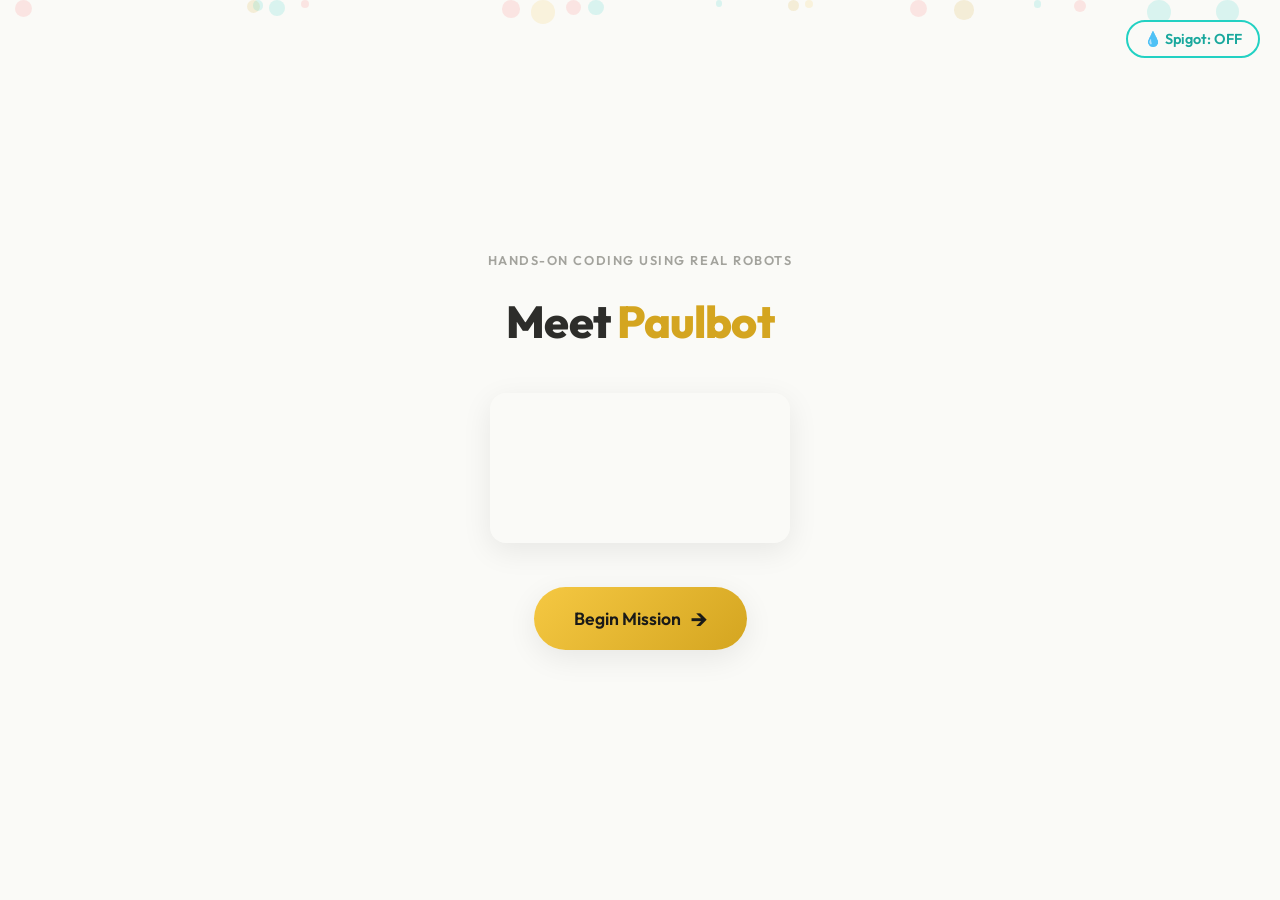
==== commit 5a90eda8: "change up UI" ====
--- a/index.html
+++ b/index.html
@@ -8,11 +8,23 @@
     content="Mission Control — Your robot dog adventure starts here. First Contact: wake up your robot, learn what Wi-Fi really is, and discover the STEM behind your new companion.">
   <title>Mission Control — First Contact</title>
   <link rel="stylesheet" href="styles.css">
-  <link rel="icon"
-    href="data:image/svg+xml,<svg xmlns='http://www.w3.org/2000/svg' viewBox='0 0 100 100'><text y='.9em' font-size='90'>🤖</text></svg>">
+  <link rel="icon" type="image/png" href="assets/images/favicon/favicon-96x96.png" sizes="96x96" />
+  <link rel="icon" type="image/svg+xml" href="assets/images/favicon/favicon.svg" />
+  <link rel="shortcut icon" href="assets/images/favicon/favicon.ico" />
+  <link rel="apple-touch-icon" sizes="180x180" href="assets/images/favicon/apple-touch-icon.png" />
+  <link rel="manifest" href="assets/images/favicon/site.webmanifest" />
 </head>
 
 <body>
+
+  <!-- Cursor Spigot UI -->
+  <canvas id="spigot-canvas" style="position: fixed; top: 0; left: 0; width: 100vw; height: 100vh; pointer-events: none; z-index: 100;"></canvas>
+  <div class="interaction-layer" id="spigot-layer" style="position: fixed; inset: 0; z-index: 99; cursor: none; display: none;"></div>
+  
+  <!-- Spigot Toggle -->
+  <button id="btn-toggle-spigot" class="btn" style="position: fixed; top: 20px; right: 20px; z-index: 1000; padding: 8px 16px; font-size: 0.9rem; background: var(--bg); border: 2px solid var(--teal); color: var(--teal-dark); border-radius: 20px;">
+    💧 Spigot: OFF
+  </button>
 
   <!-- Floating background particles -->
   <div class="float-dots" id="float-dots" aria-hidden="true"></div>
@@ -26,9 +38,8 @@
       <div class="label">Hands-on Coding using Real Robots</div>
       <h1 class="title">Meet <span class="highlight">Paulbot</span></h1>
       
-      <div class="intro-media" style="margin: 20px 0; display: flex; flex-direction: column; gap: 16px; align-items: center;">
-        <img src="assets/images/botpic.png" alt="Paulbot the Robot" style="max-height: 220px; border-radius: var(--radius); box-shadow: var(--shadow-sm);">
-        <video id="intro-video" src="assets/images/dogbotMovie.mp4" autoplay loop muted playsinline style="max-height: 300px; max-width: 100%; border-radius: var(--radius); box-shadow: var(--shadow-md);"></video>
+      <div class="intro-media" style="margin: 20px 0; display: flex; justify-content: center;">
+        <video id="intro-video" src="assets/images/dogbotMovie.mp4" autoplay loop muted playsinline style="max-height: 400px; width: 100%; max-width: 600px; border-radius: var(--radius); box-shadow: var(--shadow-md);"></video>
       </div>
 
       <button class="btn btn-primary btn-pulse" id="btn-skip-intro">
@@ -142,83 +153,10 @@
         Systems Online
       </div>
 
-      <!-- 3D Robot -->
-      <div class="robot-scene" id="welcome-robot">
-        <div class="robot-3d">
-          <div class="body-3d">
-            <div class="body-face body-front">
-              <div class="robot-screen-3d">
-                <div class="robot-eye"></div>
-                <div class="robot-eye"></div>
-              </div>
-            </div>
-            <div class="body-face body-back"></div>
-            <div class="body-face body-left"></div>
-            <div class="body-face body-right"></div>
-            <div class="body-face body-top"></div>
-            <div class="body-face body-bottom"></div>
-          </div>
-          <div class="legs-3d">
-            <div class="leg-3d leg-front-left">
-              <div class="leg-face leg-front-face">
-                <div class="leg-foot"></div>
-              </div>
-              <div class="leg-face leg-back-face">
-                <div class="leg-foot"></div>
-              </div>
-              <div class="leg-face leg-left-face">
-                <div class="leg-foot"></div>
-              </div>
-              <div class="leg-face leg-right-face">
-                <div class="leg-foot"></div>
-              </div>
-            </div>
-            <div class="leg-3d leg-front-right">
-              <div class="leg-face leg-front-face">
-                <div class="leg-foot"></div>
-              </div>
-              <div class="leg-face leg-back-face">
-                <div class="leg-foot"></div>
-              </div>
-              <div class="leg-face leg-left-face">
-                <div class="leg-foot"></div>
-              </div>
-              <div class="leg-face leg-right-face">
-                <div class="leg-foot"></div>
-              </div>
-            </div>
-            <div class="leg-3d leg-back-left">
-              <div class="leg-face leg-front-face">
-                <div class="leg-foot"></div>
-              </div>
-              <div class="leg-face leg-back-face">
-                <div class="leg-foot"></div>
-              </div>
-              <div class="leg-face leg-left-face">
-                <div class="leg-foot"></div>
-              </div>
-              <div class="leg-face leg-right-face">
-                <div class="leg-foot"></div>
-              </div>
-            </div>
-            <div class="leg-3d leg-back-right">
-              <div class="leg-face leg-front-face">
-                <div class="leg-foot"></div>
-              </div>
-              <div class="leg-face leg-back-face">
-                <div class="leg-foot"></div>
-              </div>
-              <div class="leg-face leg-left-face">
-                <div class="leg-foot"></div>
-              </div>
-              <div class="leg-face leg-right-face">
-                <div class="leg-foot"></div>
-              </div>
-            </div>
-          </div>
-          <div class="robot-shadow"></div>
-        </div>
-        <span class="drag-hint">drag to rotate</span>
+      <!-- Spinning Botpic -->
+      <div class="botpic-scene" style="perspective: 800px; margin: 20px 0;">
+        <img src="assets/images/botpic.png" id="welcome-botpic" alt="Paulbot" style="max-height: 260px; filter: drop-shadow(0 16px 24px rgba(0,0,0,0.15)); animation: spin-in 1.5s cubic-bezier(0.34, 1.56, 0.64, 1) forwards;">
+        <div class="robot-shadow" style="position: relative; top: 0; left: 50%; width: 180px; height: 16px; transform: translateX(-50%); background: radial-gradient(ellipse, rgba(0,0,0,0.15) 0%, transparent 70%); margin-top: 10px;"></div>
       </div>
 
       <h1 class="title">Your robot is ready.<br><span class="highlight">Let's wake it up.</span></h1>
@@ -258,14 +196,21 @@
           <p>After turning on, the bot will display an IP address: <strong>192.168.4.1</strong> and emit its own Hotspot (also called Access Point).</p>
           <p>Connect your computer to the bot's WiFi network by following these screenshots:</p>
           
-          <div class="wizard-carousel" style="width: 100%; overflow-x: auto; display: flex; gap: 12px; padding-bottom: 12px; snap-type: x mandatory;">
-            <img src="assets/images/wificonn.PNG" alt="WiFi Step 1" style="max-height: 250px; scroll-snap-align: center; border-radius: 6px; box-shadow: var(--shadow-sm);">
-            <img src="assets/images/wifipage.PNG" alt="WiFi Step 2" style="max-height: 250px; scroll-snap-align: center; border-radius: 6px; box-shadow: var(--shadow-sm);">
-            <img src="assets/images/addwifigui.PNG" alt="WiFi Step 3" style="max-height: 250px; scroll-snap-align: center; border-radius: 6px; box-shadow: var(--shadow-sm);">
-            <img src="assets/images/IP_address.png" alt="WiFi Step 4" style="max-height: 250px; scroll-snap-align: center; border-radius: 6px; box-shadow: var(--shadow-sm);">
-            <img src="assets/images/gui.PNG" alt="WiFi Step 5" style="max-height: 250px; scroll-snap-align: center; border-radius: 6px; box-shadow: var(--shadow-sm);">
-          </div>
-          <div style="font-size: 0.8rem; color: var(--gray-400);">Scroll horizontally to see all steps →</div>
+          <div class="wizard-gallery" style="width: 100%; max-width: 600px; display: flex; flex-direction: column; gap: 16px;">
+            <div class="gallery-image-container" style="position: relative; min-height: 250px; display: flex; justify-content: center; align-items: center;">
+              <img src="assets/images/wificonn.PNG" class="wifi-img active" alt="WiFi Step 1" style="max-height: 350px; max-width: 100%; border-radius: 8px; box-shadow: var(--shadow-sm); display: block;">
+              <img src="assets/images/wifipage.PNG" class="wifi-img" alt="WiFi Step 2" style="max-height: 350px; max-width: 100%; border-radius: 8px; box-shadow: var(--shadow-sm); display: none;">
+              <img src="assets/images/addwifigui.PNG" class="wifi-img" alt="WiFi Step 3" style="max-height: 350px; max-width: 100%; border-radius: 8px; box-shadow: var(--shadow-sm); display: none;">
+              <img src="assets/images/IP_address.png" class="wifi-img" alt="WiFi Step 4" style="max-height: 350px; max-width: 100%; border-radius: 8px; box-shadow: var(--shadow-sm); display: none;">
+              <img src="assets/images/gui.PNG" class="wifi-img" alt="WiFi Step 5" style="max-height: 350px; max-width: 100%; border-radius: 8px; box-shadow: var(--shadow-sm); display: none;">
+            </div>
+            
+            <div class="gallery-controls" style="display: flex; justify-content: center; align-items: center; gap: 16px;">
+              <button class="btn btn-primary" id="btn-wifi-prev" style="padding: 10px 20px; min-width: 120px;" disabled>&larr; Prev</button>
+              <span id="wifi-step-counter" style="font-weight: 600; color: var(--gray-600); min-width: 60px;">1 / 5</span>
+              <button class="btn btn-primary" id="btn-wifi-next" style="padding: 10px 20px; min-width: 120px;">Next &rarr;</button>
+            </div>
+          </div>
           
           <button class="btn btn-teal" id="btn-wizard-next-2" style="margin-top:8px;">
             Connected! <span class="btn-icon">→</span>
@@ -584,11 +529,11 @@
 
         <!-- What You Learned -->
         <div class="lesson-summary">
-          <h3>✅ What You Learned</h3>
+          <h3>✅ What You Actually Learned</h3>
           <ul>
             <li>Output is a <strong>result</strong> of code — <code>print()</code> makes it visible.</li>
-            <li><strong>Quotes matter</strong>: they tell Python "this is text."</li>
-            <li>Syntax mistakes matter: one missing quote breaks everything.</li>
+            <li><strong>Quotes matter</strong> — they tell Python "this is text."</li>
+            <li>Syntax mistakes matter — one missing quote breaks everything.</li>
           </ul>
         </div>
 
@@ -609,8 +554,8 @@
         <div class="lesson-teach">
           <h3>📖 Key Ideas</h3>
           <ul>
-            <li>A variable is a <strong>label</strong>: It points to a value stored in memory.</li>
-            <li><code>robot_name = "Paulbot"</code> means "store this text under this name."</li>
+            <li>A variable is a <strong>label</strong> — it points to a value stored in memory.</li>
+            <li><code>robot_name = "Bolt"</code> means "store this text under this name."</li>
             <li>Later, you can use the name again and Python remembers the value.</li>
           </ul>
         </div>
@@ -619,7 +564,7 @@
           <h3>🔮 Predict</h3>
           <div class="code-editor-block">
             <div class="code-editor-header"><span>Python</span></div>
-            <textarea class="code-editor" id="editor-2a" spellcheck="false" readonly>robot_name = "Paulbot"
+            <textarea class="code-editor" id="editor-2a" spellcheck="false" readonly>robot_name = "Bolt"
 print(robot_name)</textarea>
           </div>
           <div class="prediction-box">
@@ -773,7 +718,7 @@
         </div>
 
         <div class="lesson-summary">
-          <h3>✅ What You Learned</h3>
+          <h3>✅ What You Actually Learned</h3>
           <ul>
             <li>Not just definitions — <strong>data type affects behavior</strong>.</li>
             <li>You can't do math on text or concatenate numbers to strings without converting first.</li>
@@ -855,7 +800,7 @@
         </div>
 
         <div class="lesson-summary">
-          <h3>✅ What We Learned</h3>
+          <h3>✅ What You Actually Learned</h3>
           <ul>
             <li>Formatting is not decoration — it's how programmers <strong>make data readable</strong>.</li>
             <li>f-strings handle numbers automatically — no need for <code>str()</code>.</li>
@@ -928,7 +873,7 @@
         </div>
 
         <div class="lesson-summary">
-          <h3>✅ What We Learned</h3>
+          <h3>✅ What You Actually Learned</h3>
           <ul>
             <li>Programming is not just commands — it is <strong>sequence</strong>.</li>
             <li>The same commands in a different order create a completely different experience.</li>
@@ -1016,7 +961,7 @@
         </div>
 
         <div class="lesson-summary">
-          <h3>✅ What We Learned</h3>
+          <h3>✅ What You Actually Learned</h3>
           <ul>
             <li>You can read code <strong>structurally</strong> — imports, creation, action.</li>
             <li>A module is just a file of tools, and importing gives you access.</li>
@@ -1087,7 +1032,7 @@
         </div>
 
         <div class="lesson-summary">
-          <h3>✅ What We Learned</h3>
+          <h3>✅ What You Actually Learned</h3>
           <ul>
             <li>Mistakes are <strong>normal</strong>, readable, and fixable.</li>
             <li>Every error message is a <strong>clue</strong>, not a punishment.</li>
@@ -1179,7 +1124,7 @@
             <li>You can <strong>predict</strong>, <strong>observe</strong>, <strong>explain</strong>,
               <strong>modify</strong>, and <strong>debug</strong> Python code.
             </li>
-            <li>That's the Basics of Programming :)</li>
+            <li>That's actual programming. Most adults never get this far.</li>
           </ul>
         </div>
 
@@ -1397,12 +1342,12 @@
             "Every expert was once a beginner. Every rover started as someone's school project."
           </blockquote>
           <p class="debrief-card-text" style="margin-top: 16px;">
-            Connecting a device, sending a command, changing its behavior is <strong>real
-              engineering</strong>. You just programmed a physical machine. That's what
+            What you just did — connecting a device, sending a command, changing its behavior — is <strong>real
+              engineering</strong>. Not a simulation. Not a game. You just programmed a physical machine. That's what
             engineers at NASA, SpaceX, and Google do every day.
           </p>
           <p class="debrief-card-text">
-            The only difference? They do it with bigger robots and much more complex code.
+            The only difference? They do it with bigger robots. <em>For now.</em>&nbsp; 😉
           </p>
         </div>
       </div>
@@ -1485,9 +1430,9 @@
               <pre class="code-content"><code><span class="code-comment"># Your future code — Mission 5 preview</span>
 <span class="code-keyword">from</span> robot <span class="code-keyword">import</span> Dog
 
-my_dog = Dog(<span class="code-string">"Paulbot"</span>)
+my_dog = Dog(<span class="code-string">"Spark"</span>)
 my_dog.set_face(<span class="code-string">"happy"</span>)
-my_dog.say(<span class="code-string">"Hello, I'm Paulbot!"</span>)
+my_dog.say(<span class="code-string">"Hello, I'm Spark!"</span>)
 my_dog.wave()
 
 <span class="code-comment"># Ask AI to generate a response</span>
@@ -1559,4 +1504,4 @@
   <script src="app.js"></script>
 </body>
 
-</html>
+</html>
--- a/styles.css
+++ b/styles.css
@@ -495,6 +495,12 @@
 .robot-assemble .robot-3d {
   animation: robot-assemble-3d 1.6s var(--ease-bounce) forwards,
              robot-idle-rotate 12s ease-in-out 1.8s infinite;
+}
+
+@keyframes spin-in {
+  0% { transform: scale(0.1) rotate(-720deg); opacity: 0; }
+  70% { transform: scale(1.1) rotate(20deg); opacity: 1; }
+  100% { transform: scale(1) rotate(0deg); opacity: 1; }
 }
 
 /* ===== Loading Screen Specifics ===== */
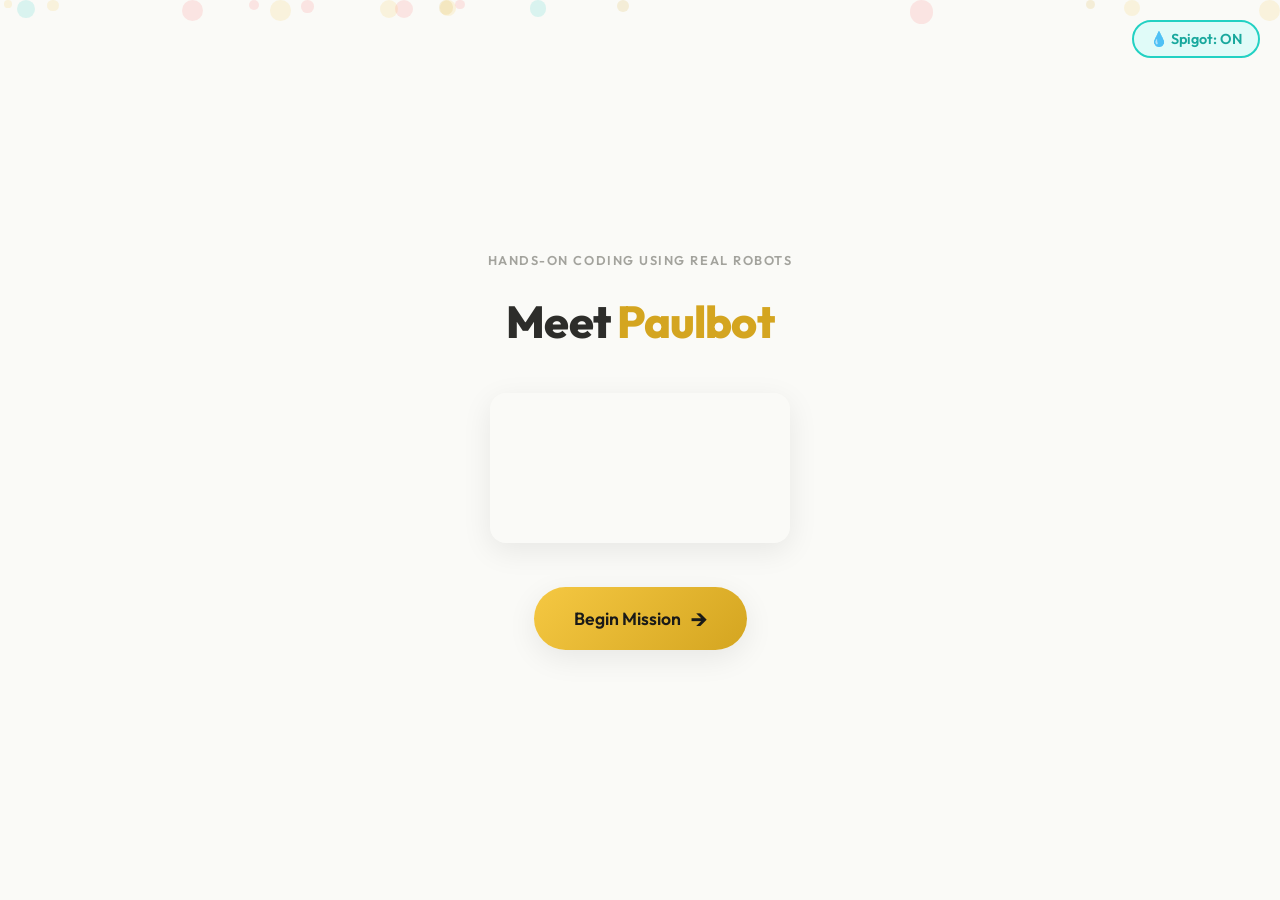
==== commit 508d2f87: "spigot on by default" ====
--- a/index.html
+++ b/index.html
@@ -19,7 +19,6 @@
 
   <!-- Cursor Spigot UI -->
   <canvas id="spigot-canvas" style="position: fixed; top: 0; left: 0; width: 100vw; height: 100vh; pointer-events: none; z-index: 100;"></canvas>
-  <div class="interaction-layer" id="spigot-layer" style="position: fixed; inset: 0; z-index: 99; cursor: none; display: none;"></div>
   
   <!-- Spigot Toggle -->
   <button id="btn-toggle-spigot" class="btn" style="position: fixed; top: 20px; right: 20px; z-index: 1000; padding: 8px 16px; font-size: 0.9rem; background: var(--bg); border: 2px solid var(--teal); color: var(--teal-dark); border-radius: 20px;">
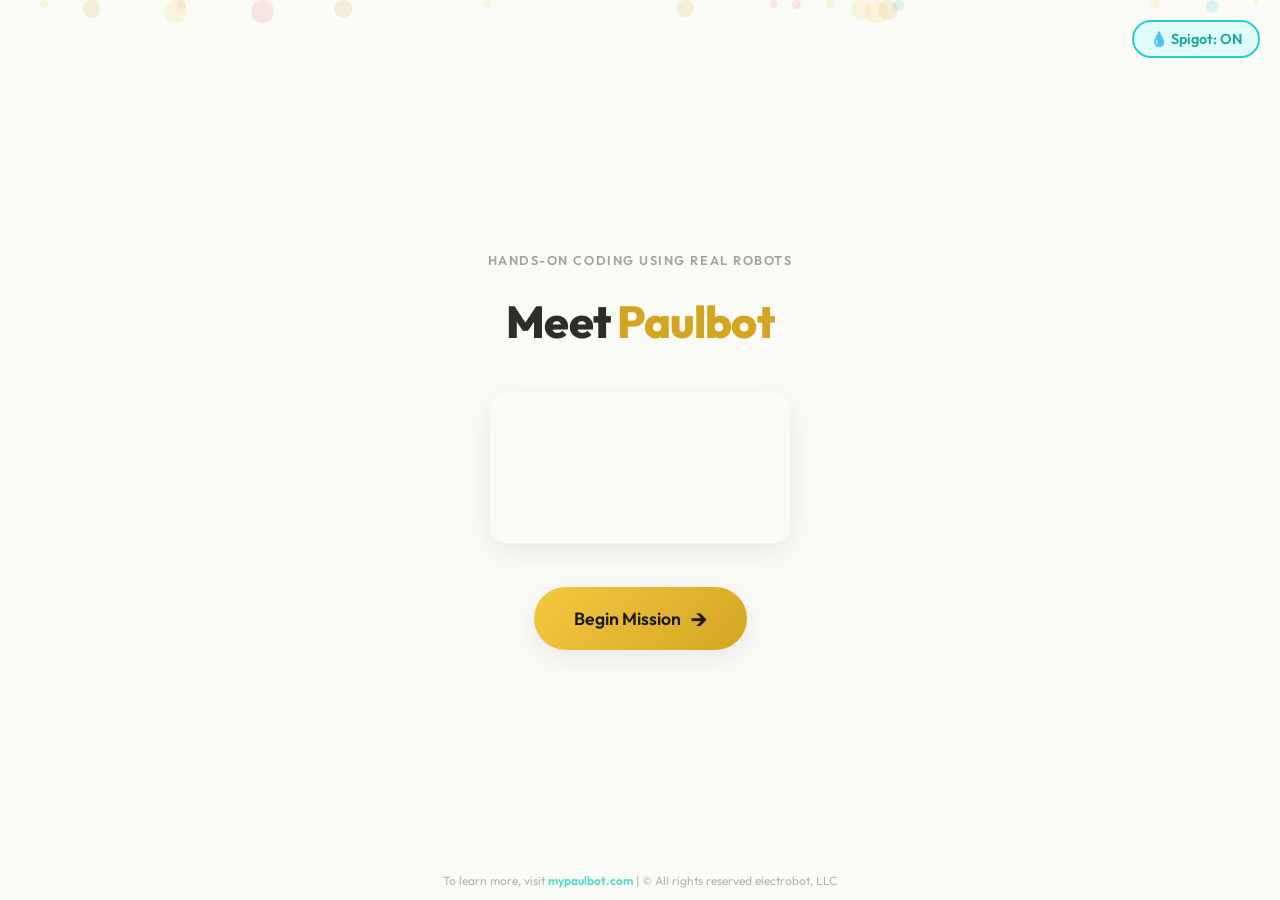
==== commit ae6681e6: "refactor: replace face selection UI with emotion description section and add footer to index.html" ====
--- a/index.html
+++ b/index.html
@@ -329,6 +329,11 @@
         </div>
       </div>
 
+      <div class="screenshots-area" style="display: flex; gap: 16px; margin: 20px 0; justify-content: center; width: 100%; max-width: 500px;">
+        <div style="flex: 1; height: 160px; background: var(--gray-200); border-radius: 8px; border: 2px dashed var(--gray-400); display: flex; align-items: center; justify-content: center; color: var(--gray-600); font-size: 0.9rem;">Screenshot 1 Area</div>
+        <div style="flex: 1; height: 160px; background: var(--gray-200); border-radius: 8px; border: 2px dashed var(--gray-400); display: flex; align-items: center; justify-content: center; color: var(--gray-600); font-size: 0.9rem;">Screenshot 2 Area</div>
+      </div>
+
       <button class="wave-btn" id="btn-wave">
         <span class="btn-icon">🐾</span>
         Wave
@@ -343,76 +348,16 @@
     </div>
   </section>
 
-  <!-- ==================== SCREEN 5: FACE PICKER ==================== -->
+  <!-- ==================== SCREEN 5: EMOTIONS ==================== -->
   <section id="screen-faces" class="screen">
     <div class="screen-inner">
       <div class="label">Customization</div>
-      <h1 class="title">Pick a <span class="highlight-teal">face</span></h1>
-      <p class="subtitle">Choose a personality for your robot's screen. You can always change it later.</p>
-
-      <div class="face-grid" id="face-grid">
-        <!-- Happy -->
-        <div class="face-card face-happy" data-face="happy" tabindex="0" role="button" aria-label="Happy face">
-          <div class="face-eyes">
-            <div class="pixel-eye"></div>
-            <div class="pixel-eye"></div>
-          </div>
-          <div class="face-mouth"></div>
-          <span class="face-label">Happy</span>
-        </div>
-        <!-- Curious -->
-        <div class="face-card face-curious" data-face="curious" tabindex="0" role="button" aria-label="Curious face">
-          <div class="face-eyes">
-            <div class="pixel-eye"></div>
-            <div class="pixel-eye"></div>
-          </div>
-          <div class="face-mouth"></div>
-          <span class="face-label">Curious</span>
-        </div>
-        <!-- Sleepy -->
-        <div class="face-card face-sleepy" data-face="sleepy" tabindex="0" role="button" aria-label="Sleepy face">
-          <div class="face-eyes">
-            <div class="pixel-eye"></div>
-            <div class="pixel-eye"></div>
-          </div>
-          <div class="face-mouth"></div>
-          <span class="face-label">Sleepy</span>
-        </div>
-        <!-- Excited -->
-        <div class="face-card face-excited" data-face="excited" tabindex="0" role="button" aria-label="Excited face">
-          <div class="face-eyes">
-            <div class="pixel-eye"></div>
-            <div class="pixel-eye"></div>
-          </div>
-          <div class="face-mouth"></div>
-          <span class="face-label">Excited</span>
-        </div>
-        <!-- Silly -->
-        <div class="face-card face-silly" data-face="silly" tabindex="0" role="button" aria-label="Silly face">
-          <div class="face-eyes">
-            <div class="pixel-eye"></div>
-            <div class="pixel-eye"></div>
-          </div>
-          <div class="face-mouth"></div>
-          <span class="face-label">Silly</span>
-        </div>
-      </div>
-
-      <button class="btn btn-teal" id="btn-send-face" disabled>
-        <span class="btn-icon">📤</span> Send to Robot
+      <h1 class="title">Change <span class="highlight-teal">Emotions</span></h1>
+      <p class="subtitle">Press the button on top of Paulbot to change his emotional states (and make funny sounds). He can get grumpy, tired, sad, content.</p>
+
+      <button class="btn btn-primary btn-pulse" id="btn-continue-faces" style="margin-top: 30px;">
+        Start Learning Python <span class="btn-icon">🐍</span>
       </button>
-
-      <div class="send-progress" id="send-progress">
-        <div class="send-progress-bar" id="send-progress-bar"></div>
-      </div>
-
-      <div class="wave-success" id="face-success">
-        <p class="subtitle"><strong>You just changed how it looks!</strong><br>That face is now on your robot's screen.
-          🤖✨</p>
-        <button class="btn btn-primary btn-pulse" id="btn-continue-faces">
-          Start Learning Python <span class="btn-icon">🐍</span>
-        </button>
-      </div>
     </div>
   </section>
 
@@ -1500,6 +1445,10 @@
     </div>
   </section>
 
+  <footer style="position: fixed; bottom: 10px; left: 0; width: 100%; text-align: center; color: var(--gray-400); font-size: 0.75rem; z-index: 1000; pointer-events: none; opacity: 0.8;">
+    To learn more, visit <a href="https://mypaulbot.com" style="color: var(--teal); pointer-events: auto; text-decoration: none; font-weight: 600;">mypaulbot.com</a> | &copy; All rights reserved electrobot, LLC
+  </footer>
+
   <script src="app.js"></script>
 </body>
 
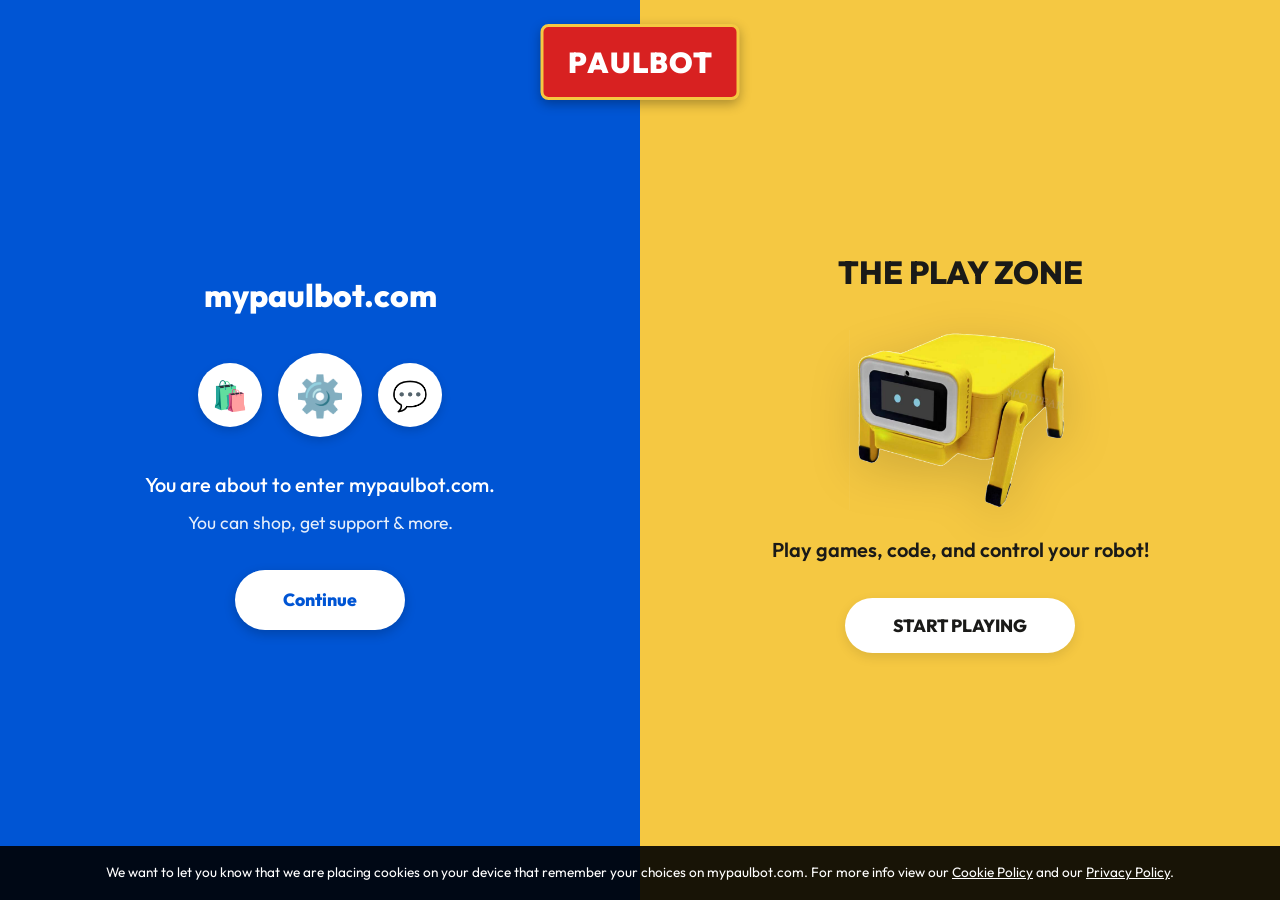
==== commit 103c40d7: "feat: add age gate modal for user navigation between main site and play zone" ====
--- a/index.html
+++ b/index.html
@@ -17,7 +17,154 @@
 
 <body>
 
-  <!-- Cursor Spigot UI -->
+  <!-- ==================== AGE GATE / DIVERT MODAL ==================== -->
+  <style>
+    #age-gate-modal {
+      position: fixed;
+      inset: 0;
+      z-index: 99999;
+      display: flex;
+      flex-direction: row;
+      font-family: 'Outfit', sans-serif;
+    }
+    .age-gate-logo {
+      position: absolute;
+      top: 24px;
+      left: 50%;
+      transform: translateX(-50%);
+      z-index: 100000;
+      background: #D82121; /* Red like Lego or maybe brand color */
+      color: var(--white);
+      padding: 12px 24px;
+      border-radius: 8px;
+      font-weight: 900;
+      font-size: 1.8rem;
+      letter-spacing: 1px;
+      box-shadow: 0 4px 12px rgba(0,0,0,0.3);
+      border: 3px solid var(--gold);
+    }
+    .age-gate-panel {
+      flex: 1;
+      display: flex;
+      flex-direction: column;
+      align-items: center;
+      justify-content: center;
+      padding: 40px;
+      text-align: center;
+    }
+    .age-gate-left {
+      background: #0055d4;
+      color: var(--white);
+    }
+    .age-gate-right {
+      background: var(--gold);
+      color: var(--dark);
+    }
+    .age-gate-icons {
+      display: flex;
+      gap: 16px;
+      margin-bottom: 32px;
+      align-items: center;
+    }
+    .age-gate-icon {
+      background: var(--white);
+      border-radius: 50%;
+      display: flex;
+      align-items: center;
+      justify-content: center;
+      box-shadow: 0 4px 10px rgba(0,0,0,0.15);
+    }
+    .age-gate-icon.small { width: 64px; height: 64px; font-size: 1.8rem; }
+    .age-gate-icon.large { width: 84px; height: 84px; font-size: 2.5rem; }
+    
+    .age-gate-btn {
+      background: var(--white);
+      border: none;
+      padding: 16px 48px;
+      border-radius: 40px;
+      font-weight: 800;
+      font-size: 1.1rem;
+      cursor: pointer;
+      font-family: inherit;
+      transition: transform 0.2s, box-shadow 0.2s;
+      text-decoration: none;
+      display: inline-block;
+    }
+    .age-gate-left .age-gate-btn { color: #0055d4; box-shadow: 0 4px 12px rgba(0,0,0,0.2); }
+    .age-gate-right .age-gate-btn { color: var(--dark); box-shadow: 0 4px 12px rgba(0,0,0,0.1); }
+    .age-gate-btn:hover { transform: scale(1.05); }
+
+    .age-gate-footer {
+      position: absolute;
+      bottom: 0;
+      left: 0;
+      width: 100%;
+      background: rgba(0,0,0,0.9);
+      color: var(--white);
+      text-align: center;
+      padding: 16px;
+      font-size: 0.85rem;
+      z-index: 100000;
+    }
+    .age-gate-footer a { color: var(--white); text-decoration: underline; }
+
+    @media (max-width: 768px) {
+      #age-gate-modal { flex-direction: column; }
+      .age-gate-logo { top: 12px; font-size: 1.4rem; padding: 8px 16px; }
+      .age-gate-panel { padding: 40px 20px; }
+      .age-gate-footer { position: relative; }
+      .age-gate-icons { margin-bottom: 16px; }
+      .age-gate-icon.small { width: 48px; height: 48px; font-size: 1.4rem; }
+      .age-gate-icon.large { width: 64px; height: 64px; font-size: 2rem; }
+    }
+  </style>
+
+  <div id="age-gate-modal">
+    <div class="age-gate-logo">PAULBOT</div>
+    
+    <!-- Left: Adult / Shop Site -->
+    <div class="age-gate-panel age-gate-left">
+      <h2 style="font-size: 2rem; font-weight: 800; margin-bottom: 32px;">mypaulbot.com</h2>
+      
+      <div class="age-gate-icons">
+        <div class="age-gate-icon small">🛍️</div>
+        <div class="age-gate-icon large">⚙️</div>
+        <div class="age-gate-icon small">💬</div>
+      </div>
+      
+      <p style="font-size: 1.25rem; font-weight: 500; margin-bottom: 8px;">You are about to enter mypaulbot.com.</p>
+      <p style="font-size: 1.1rem; opacity: 0.9; margin-bottom: 32px;">You can shop, get support & more.</p>
+      
+      <a href="https://mypaulbot.com" class="age-gate-btn">Continue</a>
+    </div>
+
+    <!-- Right: Kids / Play Zone -->
+    <div class="age-gate-panel age-gate-right">
+      <h2 style="font-size: 2rem; font-weight: 800; margin-bottom: 32px;">THE PLAY ZONE</h2>
+      
+      <img src="assets/images/botpic.png" alt="Paulbot Kids" style="max-height: 180px; margin-bottom: 24px; filter: drop-shadow(0 12px 24px rgba(0,0,0,0.15));">
+      
+      <p style="font-size: 1.25rem; font-weight: 600; margin-bottom: 32px;">Play games, code, and control your robot!</p>
+      
+      <button id="btn-close-age-gate" class="age-gate-btn">START PLAYING</button>
+    </div>
+
+    <!-- Cookie / Footer Info -->
+    <div class="age-gate-footer">
+      We want to let you know that we are placing cookies on your device that remember your choices on mypaulbot.com. 
+      For more info view our <a href="#">Cookie Policy</a> and our <a href="#">Privacy Policy</a>.
+    </div>
+  </div>
+
+  <script>
+    document.getElementById('btn-close-age-gate').addEventListener('click', function() {
+      const modal = document.getElementById('age-gate-modal');
+      modal.style.transition = 'opacity 0.4s ease';
+      modal.style.opacity = '0';
+      setTimeout(() => modal.remove(), 400);
+    });
+  </script>
+  <!-- ==================== END AGE GATE ==================== -->  <!-- Cursor Spigot UI -->
   <canvas id="spigot-canvas" style="position: fixed; top: 0; left: 0; width: 100vw; height: 100vh; pointer-events: none; z-index: 100;"></canvas>
   
   <!-- Spigot Toggle -->
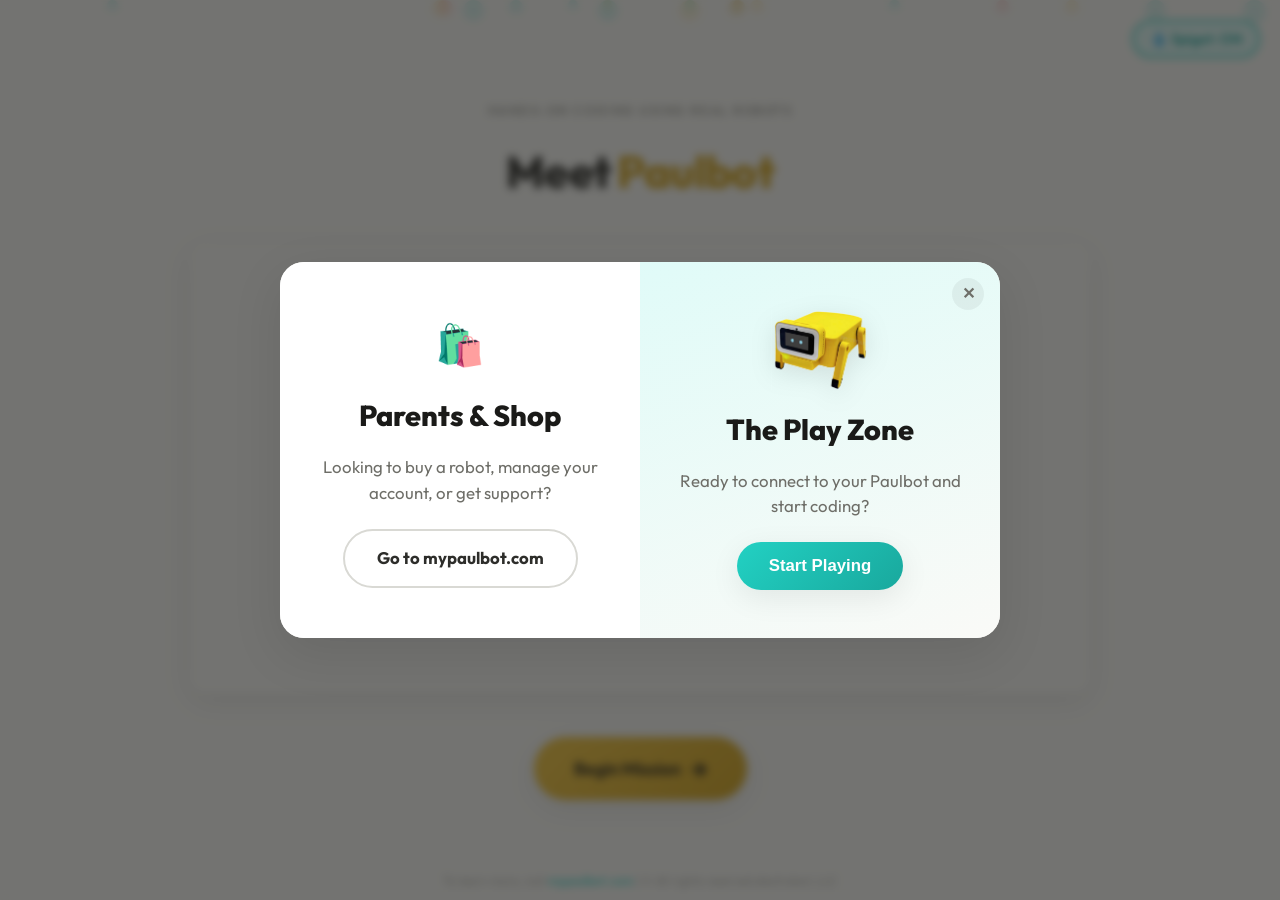
==== commit db414014: "refactor: redesign age gate modal with improved UI, animations, and backdrop controls" ====
--- a/index.html
+++ b/index.html
@@ -19,150 +19,160 @@
 
   <!-- ==================== AGE GATE / DIVERT MODAL ==================== -->
   <style>
-    #age-gate-modal {
+    #age-gate-backdrop {
       position: fixed;
       inset: 0;
-      z-index: 99999;
+      background: rgba(26, 26, 24, 0.6);
+      backdrop-filter: blur(4px);
+      z-index: 99998;
+      display: flex;
+      align-items: center;
+      justify-content: center;
+      padding: 24px;
+      opacity: 1;
+      transition: opacity 0.4s ease;
+    }
+    #age-gate-modal {
+      background: var(--bg);
+      border-radius: var(--radius-lg, 24px);
+      width: 100%;
+      max-width: 720px;
+      box-shadow: var(--shadow-lg);
+      position: relative;
       display: flex;
       flex-direction: row;
+      overflow: hidden;
       font-family: 'Outfit', sans-serif;
-    }
-    .age-gate-logo {
+      transform: translateY(0) scale(1);
+      transition: transform 0.4s var(--ease-bounce, cubic-bezier(.34,1.56,.64,1));
+    }
+    #age-gate-backdrop.hidden {
+      opacity: 0;
+      pointer-events: none;
+    }
+    #age-gate-backdrop.hidden #age-gate-modal {
+      transform: translateY(20px) scale(0.95);
+    }
+    .age-gate-close {
       position: absolute;
-      top: 24px;
-      left: 50%;
-      transform: translateX(-50%);
-      z-index: 100000;
-      background: #D82121; /* Red like Lego or maybe brand color */
-      color: var(--white);
-      padding: 12px 24px;
-      border-radius: 8px;
-      font-weight: 900;
-      font-size: 1.8rem;
-      letter-spacing: 1px;
-      box-shadow: 0 4px 12px rgba(0,0,0,0.3);
-      border: 3px solid var(--gold);
+      top: 16px;
+      right: 16px;
+      width: 32px;
+      height: 32px;
+      background: rgba(0,0,0,0.05);
+      border-radius: 50%;
+      display: flex;
+      align-items: center;
+      justify-content: center;
+      cursor: pointer;
+      font-weight: bold;
+      color: var(--gray-600);
+      z-index: 10;
+      transition: all 0.2s;
+    }
+    .age-gate-close:hover {
+      background: rgba(0,0,0,0.1);
+      color: var(--dark);
     }
     .age-gate-panel {
       flex: 1;
+      padding: 48px 32px;
+      text-align: center;
       display: flex;
       flex-direction: column;
       align-items: center;
       justify-content: center;
-      padding: 40px;
-      text-align: center;
     }
     .age-gate-left {
-      background: #0055d4;
+      background: var(--white);
+    }
+    .age-gate-right {
+      background: linear-gradient(160deg, var(--teal-light), var(--bg));
+    }
+    .age-gate-title {
+      font-size: 1.8rem;
+      font-weight: 800;
+      color: var(--dark);
+      margin-bottom: 16px;
+    }
+    .age-gate-desc {
+      font-size: 1.05rem;
+      color: var(--gray-600);
+      margin-bottom: 24px;
+      line-height: 1.5;
+    }
+    .age-gate-btn-ui {
+      padding: 14px 32px;
+      border-radius: 40px;
+      font-weight: 700;
+      font-size: 1.05rem;
+      cursor: pointer;
+      text-decoration: none;
+      transition: transform 0.2s, box-shadow 0.2s;
+      display: inline-block;
+      border: none;
+    }
+    .btn-outline {
+      background: transparent;
+      border: 2px solid var(--gray-200);
+      color: var(--gray-800);
+    }
+    .btn-outline:hover {
+      border-color: var(--teal);
+      color: var(--teal-dark);
+      transform: translateY(-2px);
+    }
+    .btn-solid {
+      background: linear-gradient(135deg, var(--teal) 0%, var(--teal-dark) 100%);
       color: var(--white);
-    }
-    .age-gate-right {
-      background: var(--gold);
-      color: var(--dark);
-    }
-    .age-gate-icons {
-      display: flex;
-      gap: 16px;
-      margin-bottom: 32px;
-      align-items: center;
+      box-shadow: var(--shadow-md);
+    }
+    .btn-solid:hover {
+      transform: translateY(-2px);
+      box-shadow: var(--shadow-lg), 0 0 20px rgba(34,209,195,0.3);
     }
     .age-gate-icon {
-      background: var(--white);
-      border-radius: 50%;
-      display: flex;
-      align-items: center;
-      justify-content: center;
-      box-shadow: 0 4px 10px rgba(0,0,0,0.15);
-    }
-    .age-gate-icon.small { width: 64px; height: 64px; font-size: 1.8rem; }
-    .age-gate-icon.large { width: 84px; height: 84px; font-size: 2.5rem; }
-    
-    .age-gate-btn {
-      background: var(--white);
-      border: none;
-      padding: 16px 48px;
-      border-radius: 40px;
-      font-weight: 800;
-      font-size: 1.1rem;
-      cursor: pointer;
-      font-family: inherit;
-      transition: transform 0.2s, box-shadow 0.2s;
-      text-decoration: none;
-      display: inline-block;
-    }
-    .age-gate-left .age-gate-btn { color: #0055d4; box-shadow: 0 4px 12px rgba(0,0,0,0.2); }
-    .age-gate-right .age-gate-btn { color: var(--dark); box-shadow: 0 4px 12px rgba(0,0,0,0.1); }
-    .age-gate-btn:hover { transform: scale(1.05); }
-
-    .age-gate-footer {
-      position: absolute;
-      bottom: 0;
-      left: 0;
-      width: 100%;
-      background: rgba(0,0,0,0.9);
-      color: var(--white);
-      text-align: center;
-      padding: 16px;
-      font-size: 0.85rem;
-      z-index: 100000;
-    }
-    .age-gate-footer a { color: var(--white); text-decoration: underline; }
-
-    @media (max-width: 768px) {
+      font-size: 2.5rem;
+      margin-bottom: 16px;
+    }
+    @media (max-width: 640px) {
       #age-gate-modal { flex-direction: column; }
-      .age-gate-logo { top: 12px; font-size: 1.4rem; padding: 8px 16px; }
-      .age-gate-panel { padding: 40px 20px; }
-      .age-gate-footer { position: relative; }
-      .age-gate-icons { margin-bottom: 16px; }
-      .age-gate-icon.small { width: 48px; height: 48px; font-size: 1.4rem; }
-      .age-gate-icon.large { width: 64px; height: 64px; font-size: 2rem; }
+      .age-gate-panel { padding: 32px 20px; }
     }
   </style>
 
-  <div id="age-gate-modal">
-    <div class="age-gate-logo">PAULBOT</div>
-    
-    <!-- Left: Adult / Shop Site -->
-    <div class="age-gate-panel age-gate-left">
-      <h2 style="font-size: 2rem; font-weight: 800; margin-bottom: 32px;">mypaulbot.com</h2>
+  <div id="age-gate-backdrop">
+    <div id="age-gate-modal" onclick="event.stopPropagation()">
+      <div class="age-gate-close" id="btn-close-x">✕</div>
       
-      <div class="age-gate-icons">
-        <div class="age-gate-icon small">🛍️</div>
-        <div class="age-gate-icon large">⚙️</div>
-        <div class="age-gate-icon small">💬</div>
-      </div>
-      
-      <p style="font-size: 1.25rem; font-weight: 500; margin-bottom: 8px;">You are about to enter mypaulbot.com.</p>
-      <p style="font-size: 1.1rem; opacity: 0.9; margin-bottom: 32px;">You can shop, get support & more.</p>
-      
-      <a href="https://mypaulbot.com" class="age-gate-btn">Continue</a>
-    </div>
-
-    <!-- Right: Kids / Play Zone -->
-    <div class="age-gate-panel age-gate-right">
-      <h2 style="font-size: 2rem; font-weight: 800; margin-bottom: 32px;">THE PLAY ZONE</h2>
-      
-      <img src="assets/images/botpic.png" alt="Paulbot Kids" style="max-height: 180px; margin-bottom: 24px; filter: drop-shadow(0 12px 24px rgba(0,0,0,0.15));">
-      
-      <p style="font-size: 1.25rem; font-weight: 600; margin-bottom: 32px;">Play games, code, and control your robot!</p>
-      
-      <button id="btn-close-age-gate" class="age-gate-btn">START PLAYING</button>
-    </div>
-
-    <!-- Cookie / Footer Info -->
-    <div class="age-gate-footer">
-      We want to let you know that we are placing cookies on your device that remember your choices on mypaulbot.com. 
-      For more info view our <a href="#">Cookie Policy</a> and our <a href="#">Privacy Policy</a>.
+      <!-- Left: Adult / Shop Site -->
+      <div class="age-gate-panel age-gate-left">
+        <div class="age-gate-icon">🛍️</div>
+        <h2 class="age-gate-title">Parents & Shop</h2>
+        <p class="age-gate-desc">Looking to buy a robot, manage your account, or get support?</p>
+        <a href="https://mypaulbot.com" class="age-gate-btn-ui btn-outline">Go to mypaulbot.com</a>
+      </div>
+
+      <!-- Right: Kids / Play Zone -->
+      <div class="age-gate-panel age-gate-right">
+        <img src="assets/images/botpic.png" alt="Paulbot Kids" style="max-height: 80px; margin-bottom: 16px; filter: drop-shadow(0 6px 12px rgba(0,0,0,0.1));">
+        <h2 class="age-gate-title">The Play Zone</h2>
+        <p class="age-gate-desc">Ready to connect to your Paulbot and start coding?</p>
+        <button id="btn-close-age-gate" class="age-gate-btn-ui btn-solid">Start Playing</button>
+      </div>
     </div>
   </div>
 
   <script>
-    document.getElementById('btn-close-age-gate').addEventListener('click', function() {
-      const modal = document.getElementById('age-gate-modal');
-      modal.style.transition = 'opacity 0.4s ease';
-      modal.style.opacity = '0';
-      setTimeout(() => modal.remove(), 400);
-    });
+    function closeAgeGate() {
+      const backdrop = document.getElementById('age-gate-backdrop');
+      if (!backdrop) return;
+      backdrop.classList.add('hidden');
+      setTimeout(() => backdrop.remove(), 400);
+    }
+    document.getElementById('btn-close-age-gate').addEventListener('click', closeAgeGate);
+    document.getElementById('btn-close-x').addEventListener('click', closeAgeGate);
+    document.getElementById('age-gate-backdrop').addEventListener('click', closeAgeGate);
   </script>
   <!-- ==================== END AGE GATE ==================== -->  <!-- Cursor Spigot UI -->
   <canvas id="spigot-canvas" style="position: fixed; top: 0; left: 0; width: 100vw; height: 100vh; pointer-events: none; z-index: 100;"></canvas>
@@ -184,8 +194,8 @@
       <div class="label">Hands-on Coding using Real Robots</div>
       <h1 class="title">Meet <span class="highlight">Paulbot</span></h1>
       
-      <div class="intro-media" style="margin: 20px 0; display: flex; justify-content: center;">
-        <video id="intro-video" src="assets/images/dogbotMovie.mp4" autoplay loop muted playsinline style="max-height: 400px; width: 100%; max-width: 600px; border-radius: var(--radius); box-shadow: var(--shadow-md);"></video>
+      <div class="intro-media" style="margin: 20px 0; display: flex; justify-content: center; width: 100vw; max-width: 900px;">
+        <video id="intro-video" src="assets/images/dogbotMovie.mp4" autoplay loop muted playsinline style="max-height: 60vh; width: 100%; border-radius: var(--radius); box-shadow: var(--shadow-md);"></video>
       </div>
 
       <button class="btn btn-primary btn-pulse" id="btn-skip-intro">
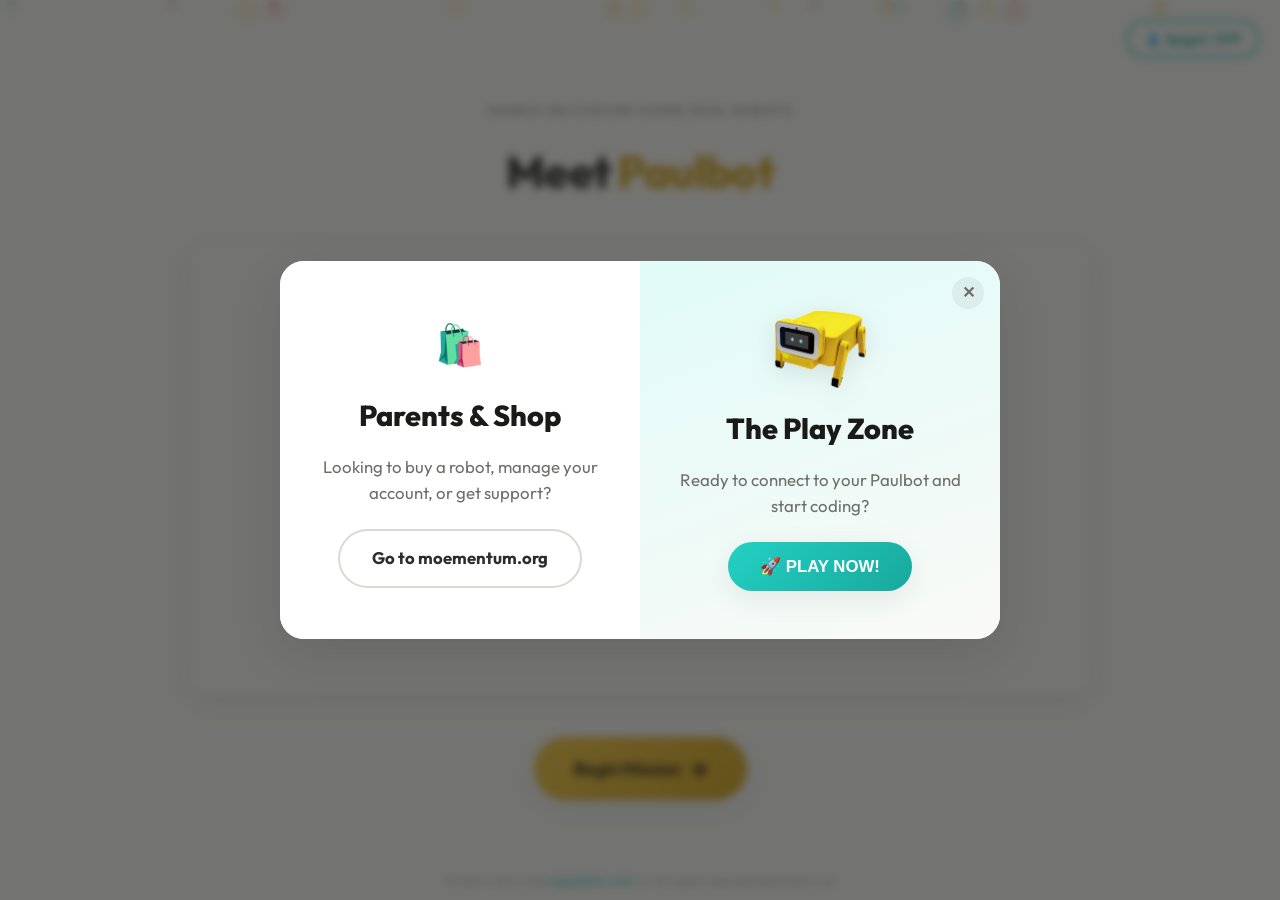
==== commit 3a15d40d: "feat: disable cursor spigot by default and update age gate UI text and links" ====
--- a/index.html
+++ b/index.html
@@ -150,7 +150,7 @@
         <div class="age-gate-icon">🛍️</div>
         <h2 class="age-gate-title">Parents & Shop</h2>
         <p class="age-gate-desc">Looking to buy a robot, manage your account, or get support?</p>
-        <a href="https://mypaulbot.com" class="age-gate-btn-ui btn-outline">Go to mypaulbot.com</a>
+        <a href="https://moementum.org" class="age-gate-btn-ui btn-outline">Go to moementum.org</a>
       </div>
 
       <!-- Right: Kids / Play Zone -->
@@ -158,7 +158,7 @@
         <img src="assets/images/botpic.png" alt="Paulbot Kids" style="max-height: 80px; margin-bottom: 16px; filter: drop-shadow(0 6px 12px rgba(0,0,0,0.1));">
         <h2 class="age-gate-title">The Play Zone</h2>
         <p class="age-gate-desc">Ready to connect to your Paulbot and start coding?</p>
-        <button id="btn-close-age-gate" class="age-gate-btn-ui btn-solid">Start Playing</button>
+        <button id="btn-close-age-gate" class="age-gate-btn-ui btn-solid">🚀 PLAY NOW!</button>
       </div>
     </div>
   </div>
